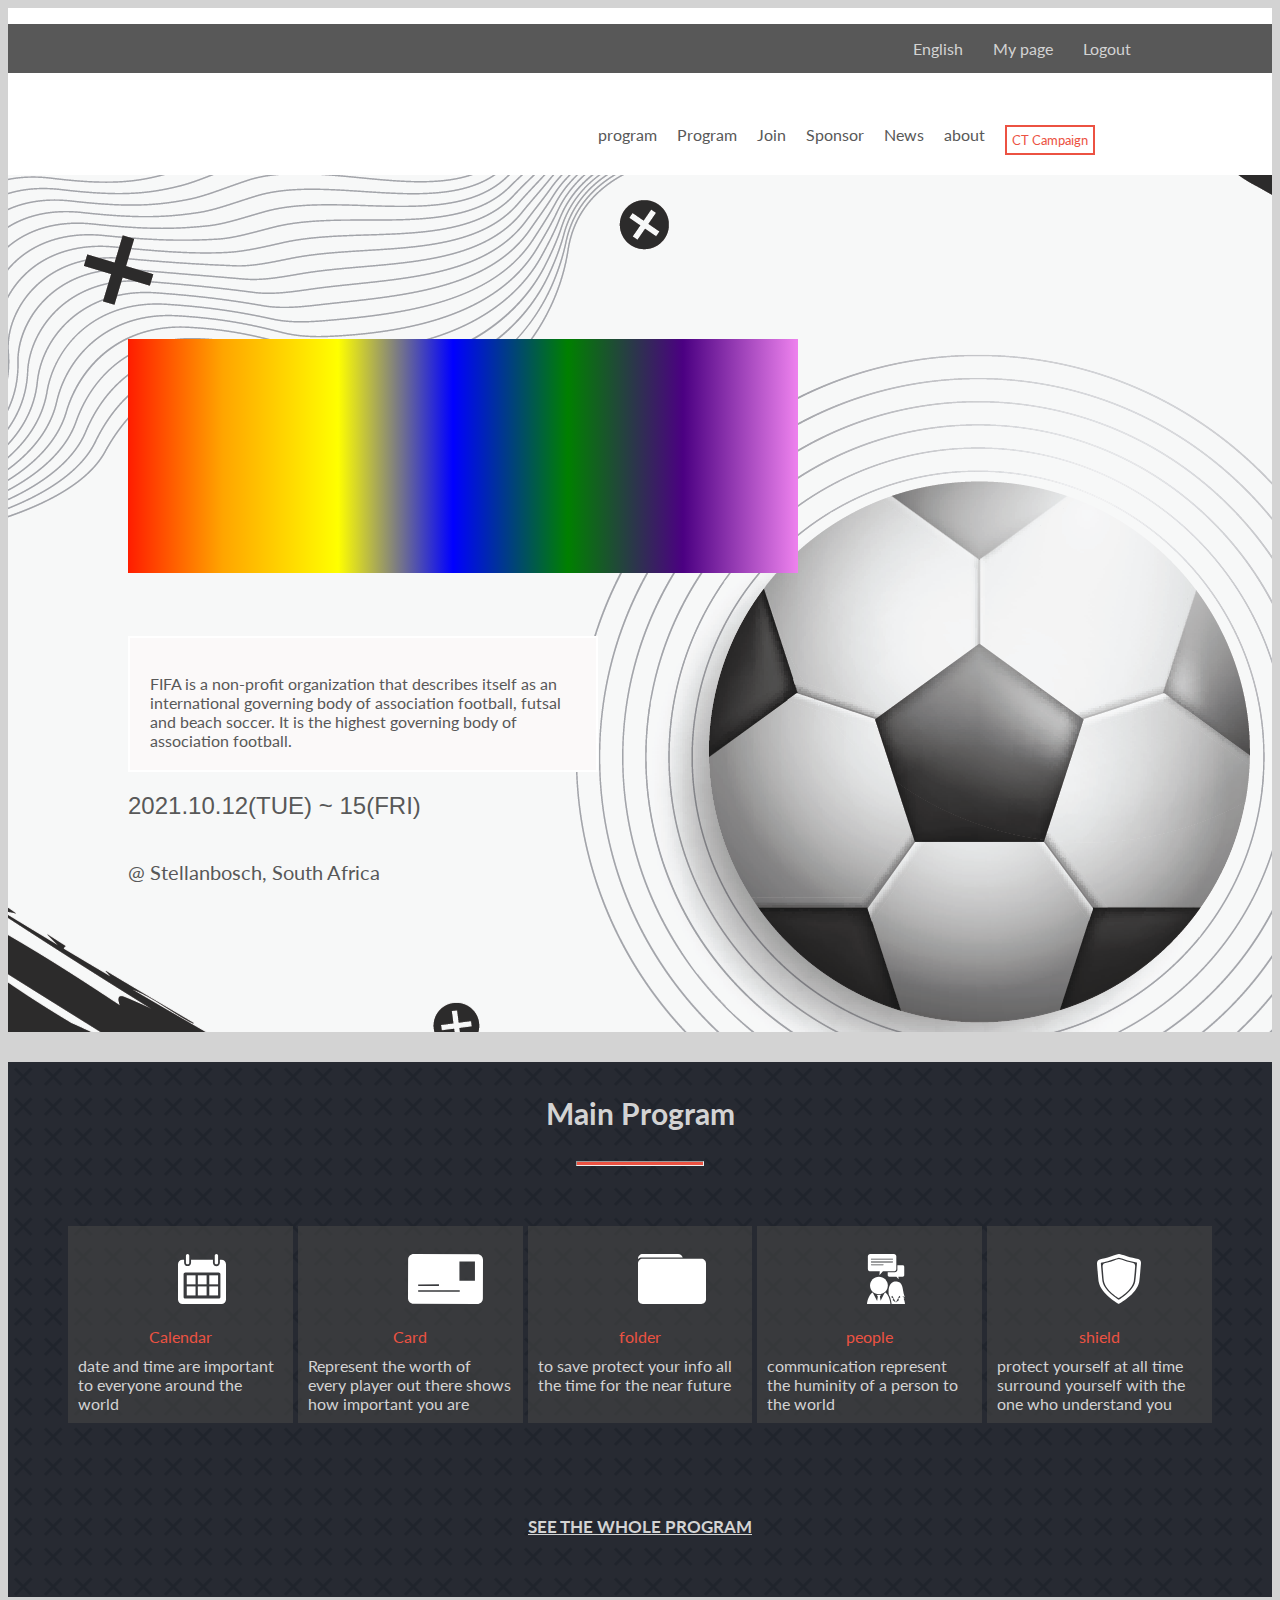
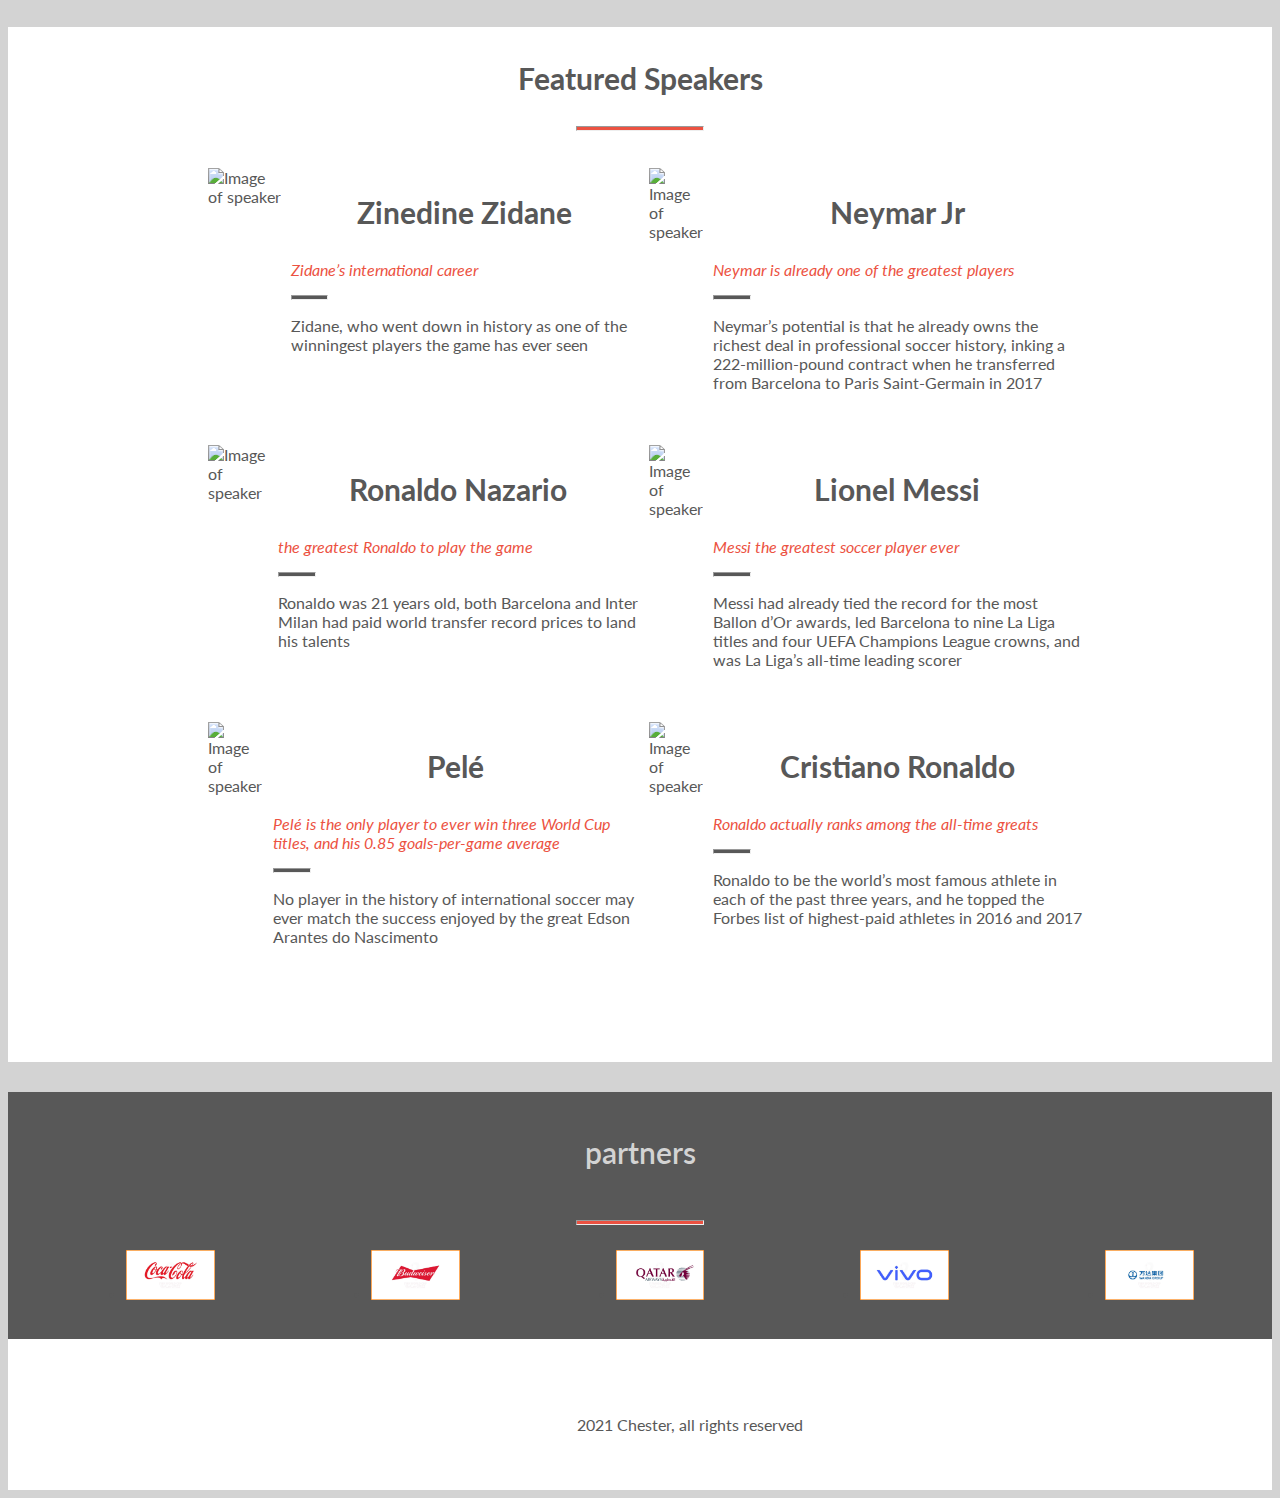
==== index.html @ cb18b704 "editing linters error file" ====
<!DOCTYPE html>
<html lang="en">
  <head>
    <meta charset="UTF-8" />
    <meta http-equiv="X-UA-Compatible" content="IE=edge" />
    <meta name="viewport" content="width=device-width, initial-scale=1.0" />
    <link
      href="https://cdn.jsdelivr.net/npm/bootstrap@5.1.3/dist/css/bootstrap.min.css"
      rel="stylesheet"
      integrity="sha384-1BmE4kWBq78iYhFldvKuhfTAU6auU8tT94WrHftjDbrCEXSU1oBoqyl2QvZ6jIW3"
      crossorigin="anonymous"
    />
    <link
      rel="stylesheet"
      href="https://use.fontawesome.com/releases/v5.15.4/css/all.css"
      integrity="sha384-DyZ88mC6Up2uqS4h/KRgHuoeGwBcD4Ng9SiP4dIRy0EXTlnuz47vAwmeGwVChigm"
      crossorigin="anonymous"
    />
    <link rel="stylesheet" href="style.css" />
    <link rel="stylesheet" href="style2.css" />
    <title>Chester</title>
  </head>
  <body>
    <header>
      <!-- mobile  -->
      <div class="header-sect">
        <span class="clas"></span>
        <div id=mob-nav>
          <ul class="menu-1">
            
             
              <li><a href="#">Program</a></li>
              <li> <a href="#">Join</a></li>
            <li><a href="#">Sponsor</a></li>
            <li><a href="#">News</a></li><li>
           <a href="about.html">About</a></li>
          </ul>
        </div>
        <span class="clas"></span>
      </div>
      <!-- Desktop  -->
      <nav>
        <div class="media">
          <ul>
            <li>
              <a href="https://web.facebook.com/rotshidzwa.mavhungu.5/"><i class="fab fa-facebook-f"></i></a>
            </li>
            <li>
              <a href="https://twitter.com/footballlz"><i class="fab fa-twitter"></i></a>
            </li>
            <li><a>English</a></li>
            <li><a>My page</a></li>
            <li><a>Logout</a></li>
          </ul>
        </div>
        <div class="navba">
          <a href="index.html"><img src="images/Capture.png" class="navImage" alt="" /></a>
          <ul>
            <li><a href="#">program</a></li>
            <li><a href="#">Program</a></li>
            <li><a href="#">Join</a></li>
            <li><a href="#">Sponsor</a></li>
            <li><a href="#">News</a></li>
            <li><a href="./about.html">about</a></li>
            <li><button type="button">CT Campaign</button></li>
          </ul>
        </div>
      </nav>
    </header>

    <main> 
      <section class="ban">
        <h1>The 2022 
            <br>sports
             <br>celebration</h1>
        <div class="ban-summary">
          <p>
            FIFA is a non-profit organization that describes itself as an international governing body of association football, futsal and beach soccer. It is the highest governing body of association football.
          </p>
        </div>
        <h2>2021.10.12(tue) ~ 15(fri)</h2>
        <p class="place">@ stellanbosch, South africa</p>
      </section>

      <section class="prog">
        <h3>Main Program</h3>
        <hr class="line" />

        <div class="prog-line">
          <div id="prog-0" class="cards">
            <img src="images/calendar.svg" alt="" />
            <p class="title">Calendar</p>
            <p>date and time are important  to everyone around the world</p>
          </div>
          <div id="prog-1" class="cards">
            <img src="images/card.svg" alt="" />
            <p class="title">Card</p>
            <p>Represent the worth  of every player out there shows how important you are</p>
          </div>
          <div id="prog-2" class="cards">
            <img src="images/folder.svg" alt="" />
            <p class="title">folder</p>
            <p>to save protect your info all the time for the near future</p>
          </div>
          <div id="prog-3" class="cards">
            <img src="images/people.svg" alt="" />
            <p class="title">people</p>
            <p>communication represent the huminity of a person to the world</p>
          </div>
          <div id="prog-4" class="cards">
            <img src="images/shield.svg" alt="" />
            <p class="title">shield</p>
            <p>protect yourself at all time surround yourself with the one who understand you </p>
          </div>
        </div>
        <h3 class="linked"><a href="">SEE THE WHOLE PROGRAM</a></h3>
        <button type="button">join sports summit program 2021</button>
      </section>

      <section class="speakers">
        <h3>featured speakers</h3>
        <hr class="line" />
        <div class="speakers-lineout"></div>
        <button id="button" type="button">More</button>
      </section>

      <section class="sponser">
        <h3>partners</h3>
        <hr class="line" />

        <ul class="sponser-list">
          <li class="image"><img src="images/Coca-Cola-Logo-StartupTalky--1-.jpg" alt="" /></li>
          <li><img src="images/Budweiser-Logo-StartupTalky.jpg" alt="" /></li>
          <li><img src="images/Qatar-Airways-Logo-StartupTalky.jpg" alt="" /></li>
          <li class="image">
            <img src="images/Vivo-Logo-StartupTalky--1-.jpg" class="stretch" alt="" />
          </li>
          <li class="image">
            <img src="images/Wanda-Group-Logo-StartupTalky.jpg" class="stretch" alt="" />
          </li>
        </ul>
      </section>
    </main>
    <footer>
      <div class="footer color-w">
        <img src="images/Capture.png" alt="" />
        <p>2021  Chester, all rights reserved</p>
      </div>
    </footer>

    <script
      src="https://cdn.jsdelivr.net/npm/bootstrap@5.1.3/dist/js/bootstrap.bundle.min.js"
      integrity="sha384-ka7Sk0Gln4gmtz2MlQnikT1wXgYsOg+OMhuP+IlRH9sENBO0LRn5q+8nbTov4+1p"
      crossorigin="anonymous"
    ></script>
    <script src="script.js"></script>
  </body>
</html>
---- style.css ----
@import url("http://fonts.cdnfonts.com/css/cocogoose");
@import url("https://fonts.googleapis.com/css2?family=Lato:wght@300;400;700;900&display=swap");

body {
  background: #d3d3d3;
  color: #585858;
  font-family: "Lato", sans-serif;
}

.menu-1 li a {
  color: #fff;
  font-family: "Lato", Arial, Helvetica, sans-serif;
  font-size: 16px;
  width: 100%;
  display: block;
  float: left;
  line-height: 40px;
}

.navba ul li a {
  text-decoration: none;
  color: #585858;
}

.navba ul li a:hover {
  color: #ec5242;
}

hr {
  width: 10%;
  height: 3px !important;
  margin: auto;
  background-color: #ec5242;
}

.ban {
  background-image: url("images/football-bg.png");
  background-repeat: no-repeat;
  padding: 20px 0;
}

.ban h1 {
  font-family: "Lato", sans-serif;
  font-weight: 900;
  padding-top: 20px;
  padding-left: 20px;
  padding-bottom: 20px;
  font-size: 35px;
  width: 100%;
  text-transform: uppercase;
  background-image: linear-gradient(to left, violet, indigo, green, blue, yellow, orange, red);
  -webkit-background-clip: text;
  -moz-background-clip: padding;
  background-clip: content-box;
  color: transparent;
}

.ban .ban-summary {
  font-family: "Lato", sans-serif;
  font-weight: 400;
  border: 2px solid #fff;
  padding: 20px;
  margin: 0 15px 0 20px;
  background-color: #fbf9f9;
}

.ban .white-bg {
  background-color: #fff;
  border: 1px solid #585858;
}

.about p {
  margin: 20px;
  font-family: "Lato", sans-serif;
  text-align: center;
}

.ban .ban-summary p {
  margin-bottom: 0;
}

.ban span {
  text-transform: lowercase;
  margin-left: 50px;
  text-decoration: underline;
}

.ban h2 {
  font-family: "COCOGOOSE", sans-serif;
  font-weight: 400;
  text-transform: uppercase;
  margin-top: 20px;
  padding-left: 20px;
  font-size: 24px;
}

.ban .place {
  text-transform: capitalize;
  font-family: "Lato", sans-serif;
  margin-left: 20px;
  font-size: 20px;
  padding-top: 20px;
}

.prog {
  background-image: url("images/x-pattern.svg");
  padding-bottom: 20px;
}

.prog .linked {
  display: none;
}

.prog h3 {
  text-align: center;
  color: #d3d3d3;
  padding-top: 20px;
}

.prog button {
  border: 0;
  background-color: #ec5242;
  color: #d3d3d3;
  height: 88px;
  font-size: 22px;
  padding: 13px;
  margin: 29px 44px 29px 44px;
  text-transform: capitalize;
  font-family: "Lato", sans-serif;
}

.speakers {
  background-color: #fff;
}

.speakers h3 {
  text-align: center;
  color: #585858;
  font-size: 30px;
  padding-top: 33px;
  text-transform: capitalize;
  font-family: "Lato", sans-serif;
}

#speaker-1 .speaker-summary,
#speaker-2 .speaker-summary,
#speaker-3 .speaker-summary,
#speaker-4 .speaker-summary,
#speaker-5 .speaker-summary,
#speaker-6 .speaker-summary {
  font-style: italic;
  color: #ec5242;
}

.speakers-lineout hr {
  margin-left: 0;
  background-color: #585858;
}

.speakers button {
  width: 90%;
  border: 1px solid #585858;
  background-color: #fff;
  padding: 20px 5px 20px 5px;
  margin: 50px 16px;
  border-radius: 5px;
  font-size: 25px;
  color: #585858;
  font-family: "Lato", sans-serif;
}

.about {
  background-color: #fff;
  font-family: "Lato", sans-serif;
  font-weight: 900;
  padding-bottom: 5px;
}

.about h3 {
  font-size: 26px;
  margin: 39px 40px 36px 47px;
  padding-top: 30px;
  font-family: "Lato", sans-serif;
  font-weight: 600;
  text-align: center;
}

.past-events {
  border-top: 1px solid #585858;
  background-color: #fff;
  padding-bottom: 20px;
}

.past-events h3 {
  font-size: 21px;
  margin: 42px 19px 36px 19px;
  font-family: "Lato", sans-serif;
  font-weight: 600;
  text-align: center;
}

.past-events .event-summary {
  font-family: "Lato", sans-serif;
  font-weight: 400;
  border: 1px solid #fff;
  padding: 25px;
  font-size: 17px;
  margin: 0 15px 0 20px;
  text-align: center;
}

.event-list {
  display: grid;
  grid-template-rows: auto auto;
  grid-template-columns: 1fr;
  gap: 20px;
  margin: 30px;
  height: 100%;
}

#event-0 {
  background-image: url("images/set.jpg");
  grid-row-start: 1;
  grid-column-start: 1;
  grid-row-end: 2;
  grid-column-end: 2;
  height: 250px;
  background-repeat: no-repeat;
  background-size: cover;
  filter: drop-shadow(2px 4px 6px black);
}

#event-1 {
  background-image: url("images/center.jpg");
  grid-row-start: 2;
  grid-column-start: 1;
  grid-row-end: 3;
  grid-column-end: 2;
  height: 250px;
  background-repeat: no-repeat;
  background-size: cover;
  filter: drop-shadow(2px 4px 6px black);
}

.event-list .bg-color {
  background-color: #ec5242b8;
  height: 100%;
  padding-top: 105px;
  font-size: 30px;
  text-align: center;
  color: #fff;
}

.sponser {
  background-color: #585858;
  height: 100%;
  padding-bottom: 20px;
}

.sponser h3 {
  color: #d3d3d3;
  font-size: 30px;
  padding-top: 42px;
  text-align: center;
  font-family: "Lato", sans-serif;
  font-weight: 600;
  padding-bottom: 20px;
}

.about-logo {
  border: 1px solid #d3d3d3;
  margin: 20px;
}

@media screen and (max-width: 768px) {
  nav {
    display: none;
  }

  .prog-line {
    display: -ms-grid;
    display: grid;
    -ms-grid-rows: auto auto auto auto auto;
    grid-template-rows: auto auto auto auto auto;
    -ms-grid-columns: 1fr;
    grid-template-columns: 1fr;
    gap: 10px;
    height: 100%;
    padding: 20px;
  }

  #prog-0 {
    background-color: rgba(68, 68, 68, 0.64);
    grid-row: 1;
    grid-row-start: 1;
    grid-column: 1;
    grid-column-start: 1;
    grid-row-end: 2;
    grid-column-end: 2;
    display: flex;
  }

  .off.off {
    display: block;
  }

  .footer img {
    height: 100px;
  }

  .sponser-list img {
    height: 42px;
  }

  .about-logo img {
    height: 120px;
    margin-left: 100px;
  }

  #prog-0 img {
    height: 60px;
    margin-top: 12%;
    margin-left: 5px;
  }

  .footer p {
    font-size: 13px;
    padding-top: 37px;
    margin: 14px;
    font-family: "Lato", sans-serif;
    color: #585858;
  }

  #prog-0 p {
    margin: 20px 5px;
    font-size: 17px;
    color: #d3d3d3;
  }

  #prog-0 .title {
    color: #ec5242;
    margin-top: 16%;
    margin-bottom: 12%;
  }

  #prog-1 {
    background-color: rgba(68, 68, 68, 0.64);
    grid-row: 2;
    grid-row-start: 2;
    grid-column: 1;
    grid-column-start: 1;
    grid-row-end: 3;
    grid-column-end: 2;
    display: flex;
  }

  #prog-1 img {
    height: 60px;
    margin-top: 12%;
    margin-left: 5px;
  }

  #prog-1 p {
    margin: 20px 5px;
    font-size: 17px;
    color: #d3d3d3;
  }

  #prog-1 .title {
    color: #ec5242;
    margin-top: 16%;
    margin-bottom: 12%;
  }

  #prog-2 {
    background-color: rgba(68, 68, 68, 0.64);
    grid-row: 3;
    grid-row-start: 3;
    grid-column: 1;
    grid-column-start: 1;
    grid-row-end: 4;
    grid-column-end: 2;
    display: flex;
  }

  #prog-2 img {
    height: 60px;
    margin-top: 12%;
    margin-left: 5px;
  }

  #prog-2 p {
    margin: 20px 5px;
    font-size: 17px;
    color: #d3d3d3;
  }

  #prog-2 .title {
    color: #ec5242;
    margin-top: 16%;
    margin-bottom: 12%;
  }

  #prog-3 {
    background-color: rgba(68, 68, 68, 0.64);
    grid-row: 4;
    grid-row-start: 4;
    grid-column: 1;
    grid-column-start: 1;
    grid-row-end: 5;
    grid-column-end: 2;
    display: flex;
  }

  #prog-3 img {
    height: 60px;
    margin-top: 12%;
    margin-left: 5px;
  }

  #prog-3 p {
    margin: 20px 5px;
    font-size: 17px;
    color: #d3d3d3;
  }

  #prog-3 .title {
    color: #ec5242;
    margin-top: 16%;
    margin-bottom: 12%;
  }

  #prog-4 {
    background-color: rgba(68, 68, 68, 0.64);
    grid-row: 5;
    grid-row-start: 5;
    grid-column: 1;
    grid-column-start: 1;
    grid-row-end: 6;
    grid-column-end: 2;
    display: flex;
  }

  #prog-4 img {
    height: 60px;
    margin-top: 12%;
    margin-left: 5px;
  }

  #prog-4 p {
    margin: 20px 5px;
    font-size: 17px;
    color: #d3d3d3;
  }

  #prog-4 .title {
    margin-top: 16%;
    margin-bottom: 12%;
    color: #ec5242;
  }

  .speakers-lineout {
    display: -ms-grid;
    display: grid;
    -ms-grid-rows: 1fr 1fr;
    grid-template-rows: 1fr 1fr;
    -ms-grid-columns: 1fr;
    grid-template-columns: 1fr;
    height: 100%;
    gap: 30px;
  }

  #speaker-1 {
    grid-row: 1;
    grid-row-start: 1;
    grid-column: 1;
    grid-column-start: 1;
    grid-row-end: 2;
    grid-column-end: 2;
    display: flex;
  }

  #speaker-1 img {
    height: 150px;
    margin: 17px;
  }

  #speaker-1 h3 {
    color: #272a31;
    text-align: left;
    font-family: "COCOGOOSE", sans-serif;
    font-size: 25px;
  }

  #speaker-1 p {
    color: #272a31;
    font-family: "Lato", sans-serif;
  }

  #speaker-2 {
    grid-row: 2;
    grid-row-start: 2;
    grid-column: 1;
    grid-column-start: 1;
    grid-row-end: 3;
    grid-column-end: 2;
    display: flex;
  }

  #speaker-2 img {
    height: 150px;
    margin: 17px;
  }

  #speaker-2 h3 {
    color: #272a31;
    text-align: left;
    font-family: "COCOGOOSE", sans-serif;
    font-size: 25px;
  }

  #speaker-2 .speaker-summary {
    font-style: italic;
    color: #ec5242;
  }

  #speaker-2 p {
    color: #272a31;
    font-family: "Lato", sans-serif;
  }

  #speaker-3 {
    grid-row: 3;
    grid-row-start: 3;
    grid-column: 1;
    grid-column-start: 1;
    grid-row-end: 4;
    grid-column-end: 2;
    display: flex;
  }

  #speaker-3 img {
    height: 150px;
    margin: 17px;
  }

  #speaker-3 h3 {
    color: #272a31;
    text-align: left;
    font-family: "COCOGOOSE", sans-serif;
    font-size: 25px;
  }

  #speaker-3 p {
    color: #272a31;
    font-family: "Lato", sans-serif;
  }

  #speaker-4 {
    grid-row: 4;
    grid-row-start: 4;
    grid-column: 1;
    grid-column-start: 1;
    grid-row-end: 5;
    grid-column-end: 2;
    display: flex;
  }

  #speaker-4 img {
    height: 150px;
    margin: 17px;
  }

  #speaker-4 h3 {
    color: #272a31;
    text-align: left;
    font-family: "COCOGOOSE", sans-serif;
    font-size: 25px;
  }

  #speaker-4 p {
    color: #272a31;
    font-family: "Lato", sans-serif;
  }

  #speaker-5 {
    grid-row: 5;
    grid-row-start: 5;
    grid-column: 1;
    grid-column-start: 1;
    grid-row-end: 6;
    grid-column-end: 2;
    display: flex;
  }

  #speaker-5 img {
    height: 150px;
    margin: 17px;
  }

  #speaker-5 h3 {
    color: #272a31;
    text-align: left;
    font-family: "COCOGOOSE", sans-serif;
    font-size: 25px;
  }

  #speaker-5 p {
    color: #272a31;
    font-family: "Lato", sans-serif;
  }

  #speaker-6 {
    grid-row: 6;
    grid-row-start: 6;
    grid-column: 1;
    grid-column-start: 1;
    grid-row-end: 7;
    grid-column-end: 2;
    display: flex;
  }

  #speaker-6 img {
    height: 150px;
    margin: 17px;
  }

  #speaker-6 h3 {
    color: #272a31;
    text-align: left;
    font-family: "COCOGOOSE", sans-serif;
    font-size: 25px;
  }

  #speaker-6 p {
    color: #272a31;
    font-family: "Lato", sans-serif;
  }

  .sponser-list {
    display: flex;
    flex-wrap: wrap;
    padding-left: 0;
    justify-content: space-around;
  }

  .sponser-list .stretch {
    /* height: 50px; */
  }

  .footer {
    display: flex;
    background-color: #fff;
    padding: 21px 29px;
    justify-content: space-around;
  }
}

.header-sect {
  position: relative;
  top: 15px;
  left: 25px;
  width: 50px;
  height: 50px;
  display: block;
  cursor: pointer;
  -webkit-transition: opacity 0.2s linear;
  transition: opacity 0.2s linear;
}

.header-sect:hover {
  opacity: 0.8;
}

.header-sect span {
  display: block;
  float: left;
  clear: both;
  height: 10px;
  width: 50px;
  border-radius: 40px;
  background-color: #272a31;
  position: absolute;
  right: 3px;
  top: 3px;
  overflow: hidden;
  -webkit-transition: all 0.4s ease;
  transition: all 0.4s ease;
}

.header-sect span:nth-child(1) {
  margin-top: 10px;
  z-index: 9;
}

.header-sect #mob-nav {
  display: block;
  float: left;
  clear: both;
  height: 10px;
  width: 50px;
  background-color: #272a31;
  right: 3px;
  top: 3px;
  position: absolute;
  overflow: hidden;
  -webkit-transition: all 0.4s ease;
  transition: all 0.4s ease;
  margin-top: 25px;
  border-radius: 10px;
}

.header-sect span:nth-child(3) {
  margin-top: 40px;
}

.menu-1 {
  -webkit-transition: all 0.8s cubic-bezier(0.68, -0.55, 0.265, 1.55);
  transition: all 0.8s cubic-bezier(0.68, -0.55, 0.265, 1.55);
  height: 0;
  width: 0;
  left: 0;
  top: 0;
  position: relative;
  background-color: #67a00c;
  border-radius: 80%;
  z-index: 18;
  overflow: hidden;
}

.menu-1 li {
  display: block;
  float: right;
  clear: both;
  height: auto;
  margin-right: -160px;
  -webkit-transition: all 0.5s cubic-bezier(0.68, -0.55, 0.265, 1.55);
  transition: all 0.5s cubic-bezier(0.68, -0.55, 0.265, 1.55);
}

.oppenned li {
  margin-right: 168px;
}

.menu-1 li:first-child {
  margin-top: 180px;
}

.menu-1 li:nth-child(1) {
  -webkit-transition-delay: 0.05s;
  transition-delay: 0.05s;
}

.menu-1 li:nth-child(2) {
  -webkit-transition-delay: 0.1s;
  transition-delay: 0.1s;
}

.menu-1 li:nth-child(3) {
  -webkit-transition-delay: 0.15s;
  transition-delay: 0.15s;
}

.menu-1 li:nth-child(4) {
  -webkit-transition-delay: 0.2s;
  transition-delay: 0.2s;
}

.menu-1 li:nth-child(5) {
  -webkit-transition-delay: 0.25s;
  transition-delay: 0.25s;
}

.oppenned .menu-1 {
  opacity: 1;
  height: 400px;
  width: 400px;
  position: fixed;
}

.oppenned span:nth-child(1),
.oppenned span:nth-child(3) {
  z-index: 100;
  -webkit-transform: rotate(45deg);
  transform: rotate(45deg);
}

.oppenned span:nth-child(1) {
  -webkit-transform: rotate(45deg) translateY(12px) translateX(12px);
  transform: rotate(45deg) translateY(12px) translateX(12px);
}

.oppenned #mob-nav {
  position: fixed;
  height: 400px;
  width: 400px;
  left: -160px;
  top: -160px;
  border-radius: 50%;
  background-color: #585858;
  overflow: visible;
}

.oppenned span:nth-child(3) {
  -webkit-transform: rotate(-45deg) translateY(-10px) translateX(10px);
  transform: rotate(-45deg) translateY(-10px) translateX(10px);
}

.off {
  display: none;
}

@media screen and (min-width: 768px) {
  .header-sect {
    display: none;
  }

  nav {
    display: flex;
    -webkit-box-orient: vertical;
    -webkit-box-direction: normal;
    -ms-flex-direction: column;
    flex-direction: column;
    background-color: #fff;
  }

  nav .media ul {
    background-color: #585858;
    color: #d3d3d3;
    list-style: none;
    display: flex;
    -webkit-box-pack: end;
    -ms-flex-pack: end;
    justify-content: flex-end;
    padding-right: 10%;
  }

  nav .media ul li {
    padding: 15px;
  }

  .navba {
    display: flex;
    justify-content: space-around;
  }

  .navba .navImage {
    height: 70px;
  }

  nav .navba ul {
    display: flex;
    -webkit-box-pack: center;
    -ms-flex-pack: center;
    justify-content: center;
    list-style: none;
    color: #585858;
    margin-bottom: 0;
  }

  .about-logo {
    border: 1px solid #d3d3d3;
    margin: 20px 25%;
    padding: 42px;
  }

  .about-logo img {
    height: 140px;
    padding-left: 40%;
  }

  .footer img {
    height: 70px;
    padding: 0 100px 0 0;
  }

  nav .navba ul li {
    padding: 20px 0 20px 20px;
  }

  nav .navba ul li:hover {
    color: #ec5242;
  }

  nav .navba ul li button {
    border: 2px solid #ec5242;
    color: #ec5242;
    background-color: #fff;
    text-align: center;
    padding: 5px;
    font-family: "Lato", sans-serif;
  }

  .margin-left.margin-left.margin-left {
    font-size: 53px;
    max-width: 86%;
    margin-left: 109px;
  }

  .ban.ban {
    padding: 100px 100px 128px 100px;
  }

  .ban.ban h1 {
    font-size: 65px;
    max-width: 63%;
  }

  .ban.ban .ban-summary.ban-summary {
    max-width: 40%;
  }

  .ban.ban .side {
    margin-left: 80px;
  }

  .prog.prog h3 {
    display: block;
    text-align: center;
    color: #d3d3d3;
    font-size: 30px;
    padding-top: 33px;
    text-transform: capitalize;
  }

  .prog.prog .linked {
    font-size: 17px;
    padding-bottom: 40px;
    margin-bottom: 0;
  }

  .prog.prog .linked a {
    color: #d3d3d3;
  }

  .prog.prog button {
    display: none;
  }

  .prog.prog .prog-line {
    display: -ms-grid;
    display: grid;
    -ms-grid-rows: 1fr;
    grid-template-rows: 1fr;
    -ms-grid-columns: 1fr 1fr 1fr 1fr 1fr;
    grid-template-columns: 1fr 1fr 1fr 1fr 1fr;
    gap: 5px;
    height: 100%;
    margin: 60px;
  }

  .sponser.sponser .sponser-list img {
    height: 50px;
  }

  .prog.prog .prog-line .cards img {
    height: 50px;
    margin: 28px 20px 10px 60px;
  }

  .prog.prog #prog-0 {
    background-color: rgba(68, 68, 68, 0.64);
    grid-row: 1;
    grid-row-start: 1;
    grid-column: 1;
    grid-column-start: 1;
    grid-row-end: 2;
    grid-column-end: 2;
  }

  .footer p {
    padding-top: 20px;
  }

  .prog.prog #prog-0 p {
    color: #d3d3d3;
    margin: 10px;
  }

  .prog.prog #prog-0 .title {
    text-align: center;
    color: #ec5242;
  }

  .prog.prog #prog-1 {
    background-color: rgba(68, 68, 68, 0.64);
    grid-row: 1;
    grid-row-start: 1;
    grid-column: 2;
    grid-column-start: 2;
    grid-row-end: 2;
    grid-column-end: 3;
  }

  .prog.prog #prog-1 p {
    color: #d3d3d3;
    margin: 10px;
  }

  .prog.prog #prog-1 .title {
    text-align: center;
    color: #ec5242;
  }

  .prog.prog #prog-2 {
    background-color: rgba(68, 68, 68, 0.64);
    grid-row: 1;
    grid-row-start: 1;
    grid-column: 3;
    grid-column-start: 3;
    grid-row-end: 2;
    grid-column-end: 4;
  }

  .prog.prog #prog-2 p {
    color: #d3d3d3;
    margin: 10px;
  }

  .prog.prog #prog-2 .title {
    text-align: center;
    color: #ec5242;
  }

  .prog.prog #prog-3 {
    background-color: rgba(68, 68, 68, 0.64);
    grid-row: 1;
    grid-row-start: 1;
    grid-column: 4;
    grid-column-start: 4;
    grid-row-end: 2;
    grid-column-end: 5;
  }

  .prog.prog #prog-3 p {
    color: #d3d3d3;
    margin: 10px;
  }

  .prog.prog #prog-3 .title {
    text-align: center;
    color: #ec5242;
  }

  .prog.prog #prog-4 {
    background-color: rgba(68, 68, 68, 0.64);
    grid-row: 1;
    grid-row-start: 1;
    grid-column: 5;
    grid-column-start: 5;
    grid-row-end: 2;
    grid-column-end: 6;
  }

  .prog.prog #prog-4 p {
    color: #d3d3d3;
    margin: 10px;
  }

  .prog.prog #prog-4 .title {
    text-align: center;
    color: #ec5242;
  }

  .speakers.speakers {
    padding-bottom: 100px;
  }

  .speakers.speakers button {
    display: none;
  }

  .speakers-lineout {
    display: -ms-grid;
    display: grid;
    -ms-grid-rows: auto auto auto;
    grid-template-rows: auto auto auto;
    -ms-grid-columns: auto auto;
    grid-template-columns: auto auto;
    gap: 0;
    height: 100%;
    margin: 0 15%;
  }

  .speakers-lineout #speaker-1,
  .speakers-lineout #speaker-2,
  .speakers-lineout #speaker-3,
  .speakers-lineout #speaker-4,
  .speakers-lineout #speaker-5,
  .speakers-lineout #speaker-6 {
    display: flex;
  }

  .speakers-lineout #speaker-1 img,
  .speakers-lineout #speaker-2 img,
  .speakers-lineout #speaker-3 img,
  .speakers-lineout #speaker-4 img,
  .speakers-lineout #speaker-5 img,
  .speakers-lineout #speaker-6 img {
    height: 180px;
    margin: 37px 10px 10px 10px;
  }

  .speakers-lineout #speaker-1 hr,
  .speakers-lineout #speaker-2 hr,
  .speakers-lineout #speaker-3 hr,
  .speakers-lineout #speaker-4 hr,
  .speakers-lineout #speaker-5 hr,
  .speakers-lineout #speaker-6 hr {
    margin-left: 0;
  }

  .sponser.sponser .sponser-list {
    display: flex;
    -ms-flex-pack: distribute;
    justify-content: space-around;
    margin-top: 25px;
  }

  #event-0,
  #event-1 {
    max-width: 70%;
    height: 366px;
    margin-left: 15%;
  }

  .footer {
    display: flex;
    -webkit-box-pack: center;
    -ms-flex-pack: center;
    justify-content: center;
    padding: 40px;
    background-color: #585858;
    color: #d3d3d3;
  }

  .color-w {
    background-color: #fff;
    color: #585858;
  }

  .move.move {
    margin-left: 80px;
    max-width: 800px !important;
  }
}
---- style2.css ----
@import url("http://fonts.cdnfonts.com/css/cocogoose");
@import url("https://fonts.googleapis.com/css2?family=Lato:wght@300;400;700;900&display=swap");

.header-sect {
  position: relative;
  top: -9px;
  left: 25px;
  width: 50px;
  height: 50px;
  display: block;
  cursor: pointer;
  -webkit-transition: opacity 0.2s linear;
  transition: opacity 0.2s linear;
}

.header-sect:hover {
  opacity: 0.8;
}

.header-sect span {
  display: block;
  float: left;
  clear: both;
  height: 10px;
  width: 50px;
  border-radius: 40px;
  background-color: #272a31;
  position: absolute;
  right: 3px;
  top: 3px;
  overflow: hidden;
  -webkit-transition: all 0.4s ease;
  transition: all 0.4s ease;
}

.header-sect span:nth-child(1) {
  margin-top: 10px;
  z-index: 9;
}

.header-sect #mobile-nav {
  display: block;
  float: left;
  clear: both;
  height: 10px;
  width: 50px;
  background-color: #272a31;
  right: 3px;
  top: 3px;
  position: absolute;
  overflow: hidden;
  -webkit-transition: all 0.4s ease;
  transition: all 0.4s ease;
  margin-top: 25px;
  border-radius: 10px;
}

.header-sect span:nth-child(3) {
  margin-top: 40px;
}

.menu-1 {
  -webkit-transition: all 0.8s cubic-bezier(0.68, -0.55, 0.265, 1.55);
  transition: all 0.8s cubic-bezier(0.68, -0.55, 0.265, 1.55);
  height: 20%;
  width: 0;
  left: 0;
  top: 0;
  position: relative;
  background-color: #737980;
  border-top-left-radius: 5%;
  border-top-right-radius: 5%;
  border-bottom-right-radius: 100%;
  z-index: 18;
  overflow: hidden;
}

.menu-1 li {
  display: block;
  float: right;
  clear: both;
  height: auto;
  margin-right: -160px;
  -webkit-transition: all 0.5s cubic-bezier(0.68, -0.55, 0.365, 1.55);
  transition: all 0.5s cubic-bezier(0.68, -0.55, 0.265, 1.65);
}

.oppenned li {
  margin-right: 168px;
}

.menu-1 li:first-child {
  margin-top: 180px;
}

.menu-1 li:nth-child(1) {
  -webkit-transition-delay: 0.05s;
  transition-delay: 0.05s;
}

.menu-1 li:nth-child(2) {
  -webkit-transition-delay: 0.1s;
  transition-delay: 0.1s;
}

.menu-1 li:nth-child(3) {
  -webkit-transition-delay: 0.15s;
  transition-delay: 0.15s;
}

.menu-1 li:nth-child(4) {
  -webkit-transition-delay: 0.2s;
  transition-delay: 0.2s;
}

.menu-1 li:nth-child(5) {
  -webkit-transition-delay: 0.25s;
  transition-delay: 0.25s;
}

.menu-1 li a {
  color: #fff;
  font-family: "Lato", Arial, Helvetica, sans-serif;
  font-size: 16px;
  width: 100%;
  display: block;
  float: left;
  line-height: 40px;
}

.oppenned .menu-1 {
  opacity: 1;
  height: 400px;
  width: 400px;
  position: fixed;
}

.oppenned span:nth-child(1),
.oppenned span:nth-child(3) {
  z-index: 100;
  -webkit-transform: rotate(45deg);
  transform: rotate(45deg);
}

.oppenned span:nth-child(1) {
  -webkit-transform: rotate(45deg) translateY(12px) translateX(12px);
  transform: rotate(45deg) translateY(12px) translateX(12px);
}

.oppenned #mobile-nav {
  position: fixed;
  height: 40px;
  width: 40px;
  left: -60px;
  top: -60px;
  border-radius: 100%;
  background-color: #7ac4ce;
  overflow: visible;
}

.oppenned span:nth-child(3) {
  -webkit-transform: rotate(-45deg) translateY(-10px) translateX(10px);
  transform: rotate(-45deg) translateY(-10px) translateX(10px);
}

.off {
  display: none;
}

@media screen and (min-width: 768px) {
  .header-sect {
    display: none;
  }

  nav {
    display: flex;
    -webkit-box-orient: vertical;
    -webkit-box-direction: normal;
    -ms-flex-direction: column;
    flex-direction: column;
    background-color: #fff;
  }

  nav .media ul {
    background-color: #585858;
    color: #d3d3d3;
    list-style: none;
    display: flex;
    -webkit-box-pack: end;
    -ms-flex-pack: end;
    justify-content: flex-end;
    padding-right: 10%;
  }

  nav .media ul li {
    padding: 15px;
  }

  .navba {
    display: flex;
    justify-content: space-around;
  }

  .navba .navImage {
    height: 70px;
  }

  nav .navba ul {
    display: flex;
    -webkit-box-pack: center;
    -ms-flex-pack: center;
    justify-content: center;
    list-style: none;
    color: #585858;
    margin-bottom: 0;
  }

  .about-logo {
    border: 1px solid #d3d3d3;
    margin: 20px 25%;
    padding: 42px;
  }

  .about-logo img {
    height: 140px;
    padding-left: 40%;
  }

  .footer img {
    height: 70px;
    padding: 0 100px 0 0;
  }

  nav .navba ul li {
    padding: 20px 0 20px 20px;
  }

  nav .navba ul li:hover {
    color: #ec5242;
  }

  nav .navba ul li button {
    border: 2px solid #ec5242;
    color: #ec5242;
    background-color: #fff;
    text-align: center;
    padding: 5px;
    font-family: "Lato", sans-serif;
  }

  .margin-left.margin-left.margin-left {
    font-size: 53px;
    max-width: 86%;
    margin-left: 109px;
  }

  .ban.ban {
    padding: 100px 100px 128px 100px;
  }

  .ban.ban h1 {
    font-size: 65px;
    max-width: 63%;
  }

  .ban.ban .ban-summary.ban-summary {
    max-width: 40%;
  }

  .ban.ban .side {
    margin-left: 80px;
  }

  .prog.prog h3 {
    display: block;
    text-align: center;
    color: #d3d3d3;
    font-size: 30px;
    padding-top: 33px;
    text-transform: capitalize;
  }

  .prog.prog .linked {
    font-size: 17px;
    padding-bottom: 40px;
    margin-bottom: 0;
  }

  .prog.prog .linked a {
    color: #d3d3d3;
  }

  .prog.prog button {
    display: none;
  }

  .prog.prog .prog-line {
    display: -ms-grid;
    display: grid;
    -ms-grid-rows: 1fr;
    grid-template-rows: 1fr;
    -ms-grid-columns: 1fr 1fr 1fr 1fr 1fr;
    grid-template-columns: 1fr 1fr 1fr 1fr 1fr;
    gap: 5px;
    height: 100%;
    margin: 60px;
  }

  .sponser.sponser .sponser-list img {
    height: 50px;
  }

  .prog.prog .prog-line .cards img {
    height: 50px;
    margin: 28px 20px 10px 110px;
  }

  .prog.prog #prog-0 {
    background-color: rgba(68, 68, 68, 0.64);
    grid-row: 1;
    grid-row-start: 1;
    grid-column: 1;
    grid-column-start: 1;
    grid-row-end: 2;
    grid-column-end: 2;
  }

  .footer p {
    padding-top: 20px;
  }

  .prog.prog #prog-0 p {
    color: #d3d3d3;
    margin: 10px;
  }

  .prog.prog #prog-0 .title {
    text-align: center;
    color: #ec5242;
  }

  .prog.prog #prog-1 {
    background-color: rgba(68, 68, 68, 0.64);
    grid-row: 1;
    grid-row-start: 1;
    grid-column: 2;
    grid-column-start: 2;
    grid-row-end: 2;
    grid-column-end: 3;
  }

  .prog.prog #prog-1 p {
    color: #d3d3d3;
    margin: 10px;
  }

  .prog.prog #prog-1 .title {
    text-align: center;
    color: #ec5242;
  }

  .prog.prog #prog-2 {
    background-color: rgba(68, 68, 68, 0.64);
    grid-row: 1;
    grid-row-start: 1;
    grid-column: 3;
    grid-column-start: 3;
    grid-row-end: 2;
    grid-column-end: 4;
  }

  .prog.prog #prog-2 p {
    color: #d3d3d3;
    margin: 10px;
  }

  .prog.prog #prog-2 .title {
    text-align: center;
    color: #ec5242;
  }

  .prog.prog #prog-3 {
    background-color: rgba(68, 68, 68, 0.64);
    grid-row: 1;
    grid-row-start: 1;
    grid-column: 4;
    grid-column-start: 4;
    grid-row-end: 2;
    grid-column-end: 5;
  }

  .prog.prog #prog-3 p {
    color: #d3d3d3;
    margin: 10px;
  }

  .prog.prog #prog-3 .title {
    text-align: center;
    color: #ec5242;
  }

  .prog.prog #prog-4 {
    background-color: rgba(68, 68, 68, 0.64);
    grid-row: 1;
    grid-row-start: 1;
    grid-column: 5;
    grid-column-start: 5;
    grid-row-end: 2;
    grid-column-end: 6;
  }

  .prog.prog #prog-4 p {
    color: #d3d3d3;
    margin: 10px;
  }

  .prog.prog #prog-4 .title {
    text-align: center;
    color: #ec5242;
  }

  .speakers.speakers {
    padding-bottom: 100px;
  }

  .speakers.speakers button {
    display: none;
  }

  .speakers-lineout {
    display: -ms-grid;
    display: grid;
    -ms-grid-rows: auto auto auto;
    grid-template-rows: auto auto auto;
    -ms-grid-columns: auto auto;
    grid-template-columns: auto auto;
    gap: 0;
    height: 100%;
    margin: 0 15%;
  }

  .speakers-lineout #speaker-1,
  .speakers-lineout #speaker-2,
  .speakers-lineout #speaker-3,
  .speakers-lineout #speaker-4,
  .speakers-lineout #speaker-5,
  .speakers-lineout #speaker-6 {
    display: flex;
  }

  .speakers-lineout #speaker-1 img,
  .speakers-lineout #speaker-2 img,
  .speakers-lineout #speaker-3 img,
  .speakers-lineout #speaker-4 img,
  .speakers-lineout #speaker-5 img,
  .speakers-lineout #speaker-6 img {
    height: 180px;
    margin: 37px 10px 10px 10px;
  }

  .speakers-lineout #speaker-1 hr,
  .speakers-lineout #speaker-2 hr,
  .speakers-lineout #speaker-3 hr,
  .speakers-lineout #speaker-4 hr,
  .speakers-lineout #speaker-5 hr,
  .speakers-lineout #speaker-6 hr {
    margin-left: 0;
  }

  .sponser.sponser .sponser-list {
    display: flex;
    -ms-flex-pack: distribute;
    justify-content: space-around;
    margin-top: 25px;
  }

  #event-0,
  #event-1 {
    max-width: 70%;
    height: 366px;
    margin-left: 15%;
  }

  .footer {
    display: flex;
    -webkit-box-pack: center;
    -ms-flex-pack: center;
    justify-content: center;
    padding: 40px;
    background-color: #585858;
    color: #d3d3d3;
  }

  .color-w {
    background-color: #fff;
    color: #585858;
  }

  .move.move {
    margin-left: 80px;
    max-width: 800px !important;
  }
}
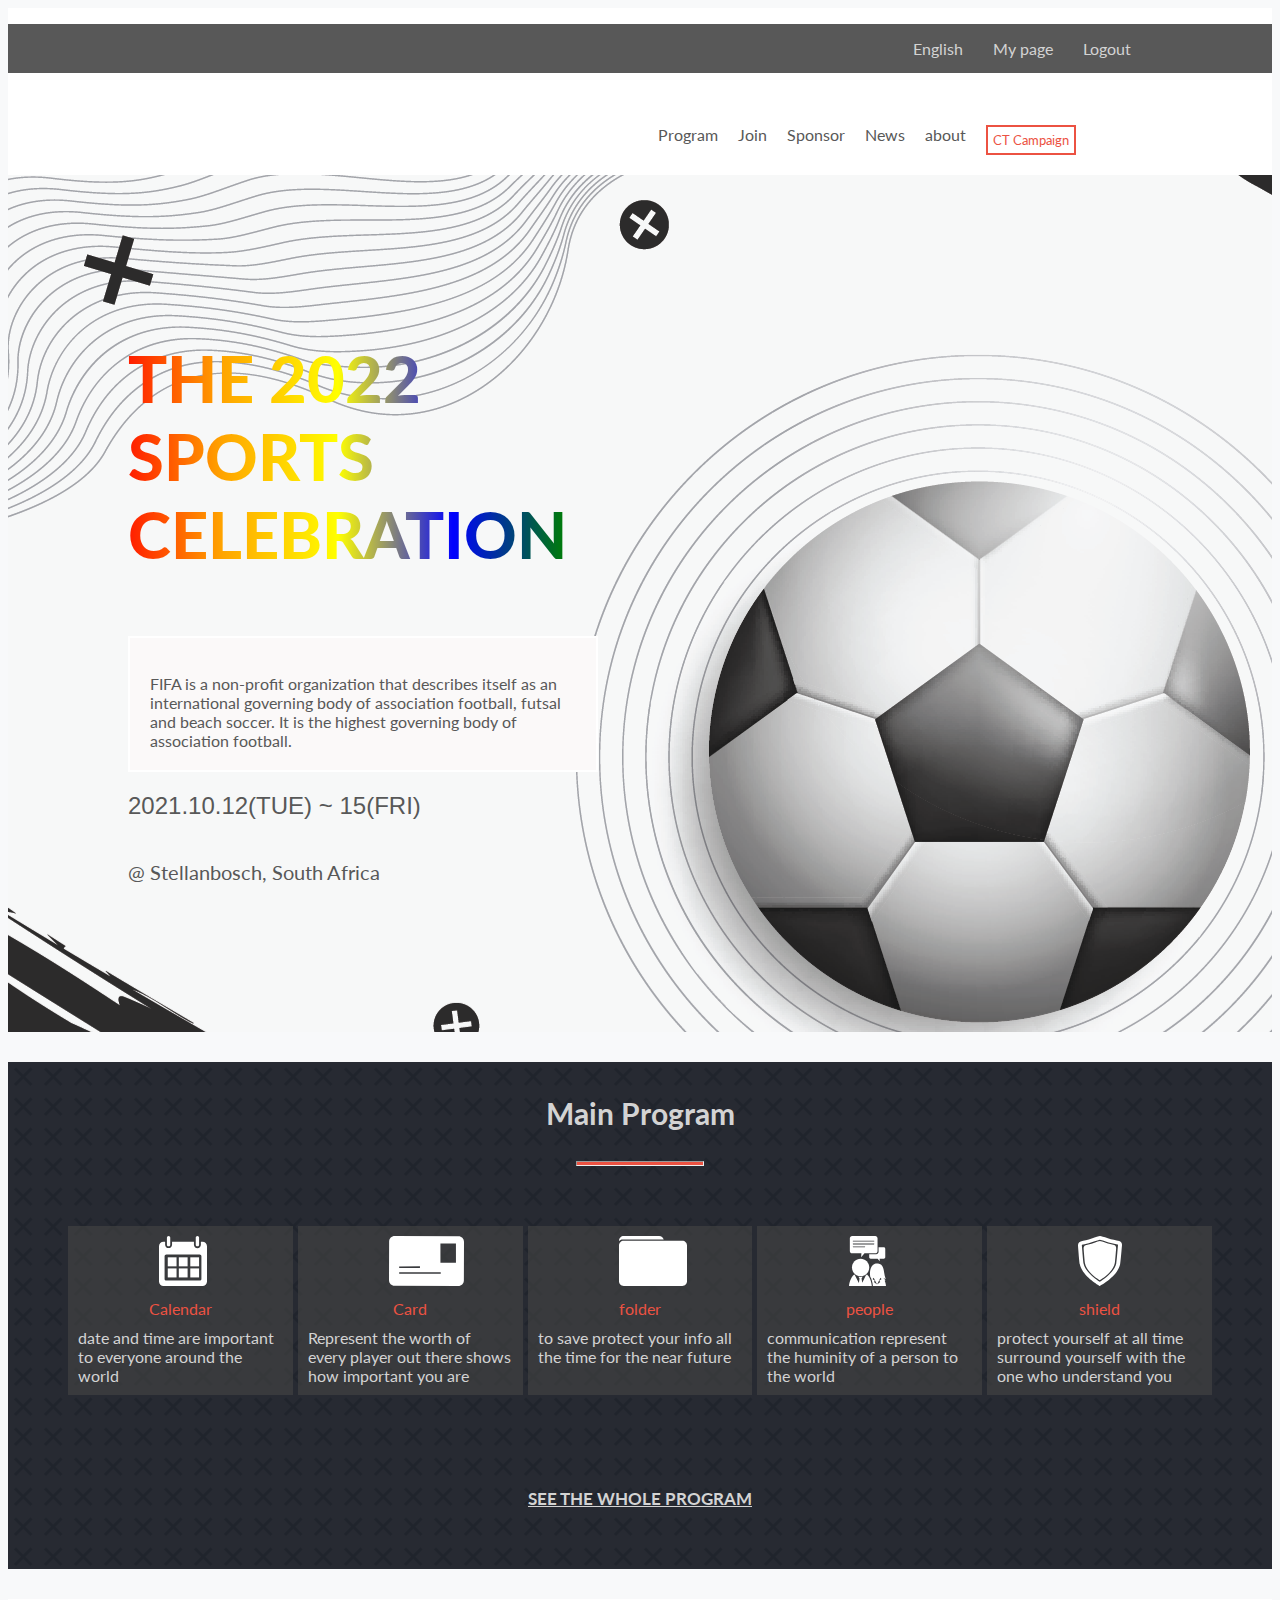
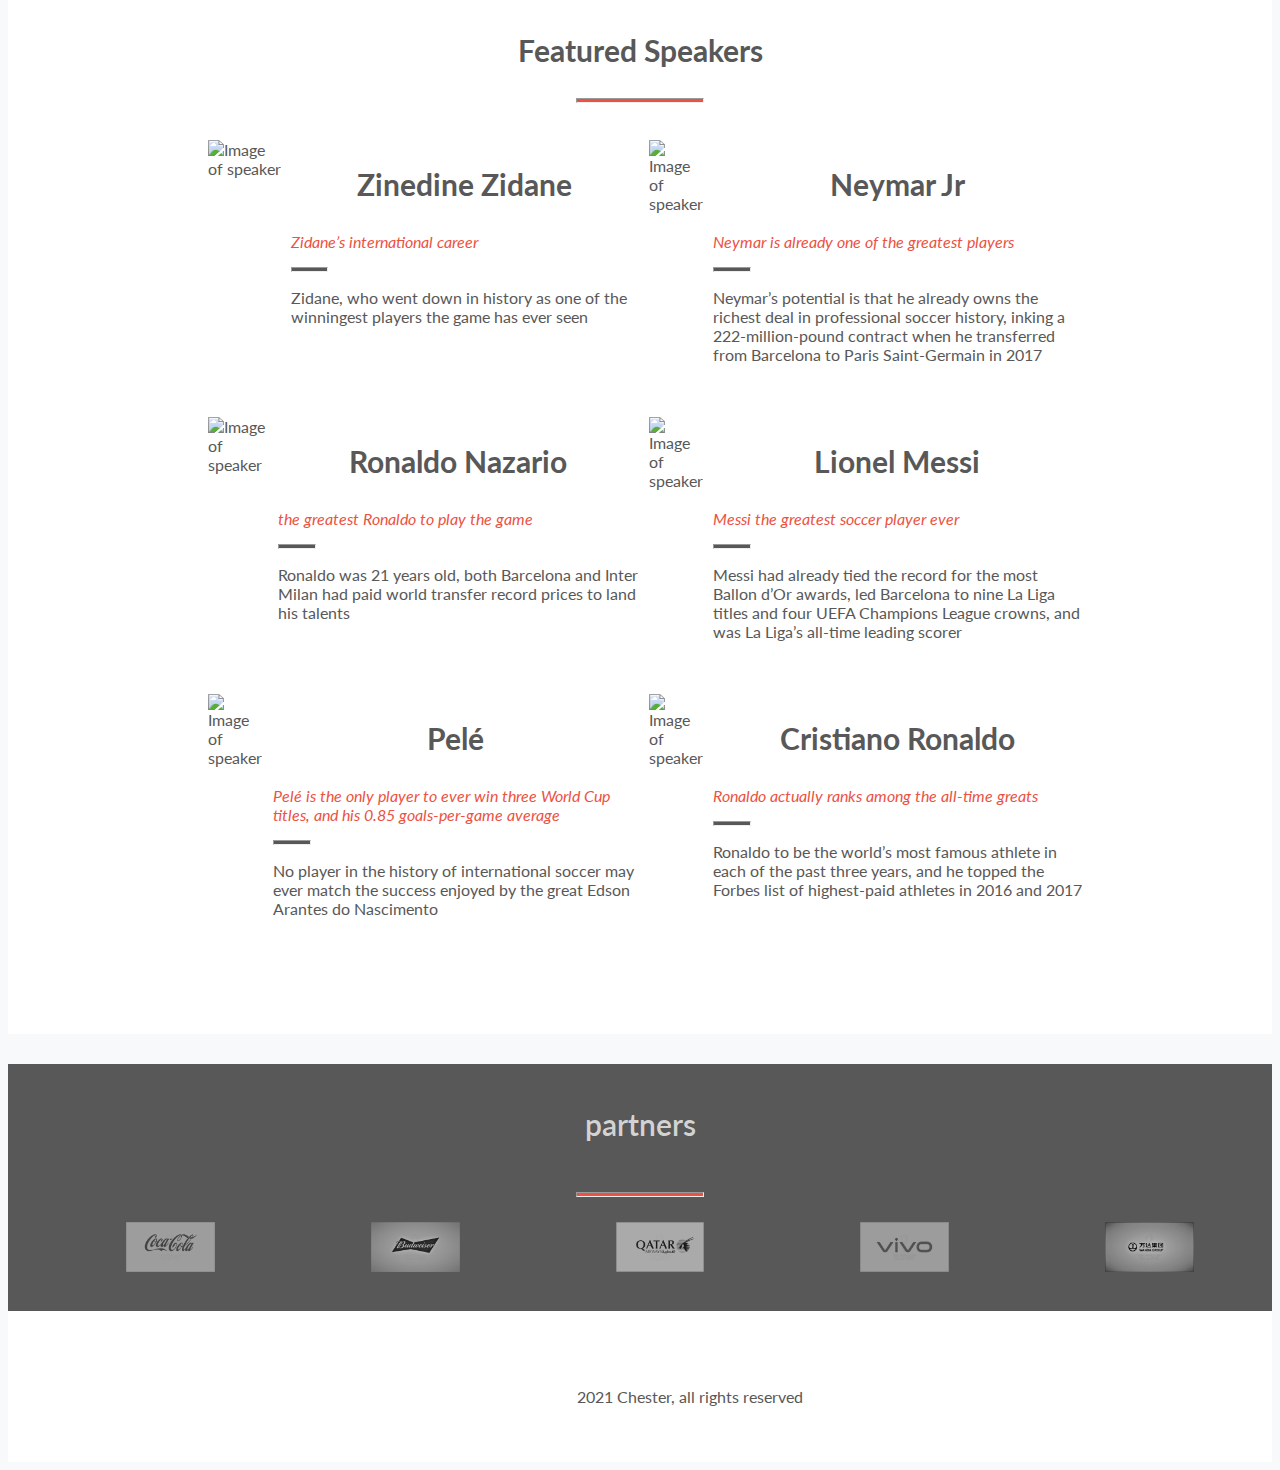
==== commit 7f29df39: "adding the reviewers request" ====
--- a/index.html
+++ b/index.html
@@ -56,7 +56,6 @@
         <div class="navba">
           <a href="index.html"><img src="images/Capture.png" class="navImage" alt="" /></a>
           <ul>
-            <li><a href="#">program</a></li>
             <li><a href="#">Program</a></li>
             <li><a href="#">Join</a></li>
             <li><a href="#">Sponsor</a></li>
--- a/style.css
+++ b/style.css
@@ -2,7 +2,7 @@
 @import url("https://fonts.googleapis.com/css2?family=Lato:wght@300;400;700;900&display=swap");
 
 body {
-  background: #d3d3d3;
+  background: #f8f9fa;
   color: #585858;
   font-family: "Lato", sans-serif;
 }
@@ -50,8 +50,8 @@
   text-transform: uppercase;
   background-image: linear-gradient(to left, violet, indigo, green, blue, yellow, orange, red);
   -webkit-background-clip: text;
-  -moz-background-clip: padding;
-  background-clip: content-box;
+  /*-moz-background-clip: padding;
+  background-clip: content-box;*/
   color: transparent;
 }
 
@@ -341,6 +341,7 @@
     color: #ec5242;
     margin-top: 16%;
     margin-bottom: 12%;
+
   }
 
   #prog-1 {
@@ -364,6 +365,7 @@
     margin: 20px 5px;
     font-size: 17px;
     color: #d3d3d3;
+
   }
 
   #prog-1 .title {
@@ -955,7 +957,8 @@
 
   .prog.prog .prog-line .cards img {
     height: 50px;
-    margin: 28px 20px 10px 60px;
+    padding-left: 5.7rem;
+    padding-top: 10px;
   }
 
   .prog.prog #prog-0 {
@@ -1020,6 +1023,7 @@
   .prog.prog #prog-2 .title {
     text-align: center;
     color: #ec5242;
+    text-weight: 600px;
   }
 
   .prog.prog #prog-3 {
--- a/style2.css
+++ b/style2.css
@@ -253,7 +253,9 @@
     max-width: 86%;
     margin-left: 109px;
   }
-
+.container{
+  padding: 100px 100px 128px 250px;
+}
   .ban.ban {
     padding: 100px 100px 128px 100px;
   }
@@ -312,7 +314,6 @@
 
   .prog.prog .prog-line .cards img {
     height: 50px;
-    margin: 28px 20px 10px 110px;
   }
 
   .prog.prog #prog-0 {
@@ -495,7 +496,10 @@
     background-color: #fff;
     color: #585858;
   }
-
+  .color-f {
+    background-color: rgb(106, 104, 104);
+    color: #f4eded;
+  }
   .move.move {
     margin-left: 80px;
     max-width: 800px !important;
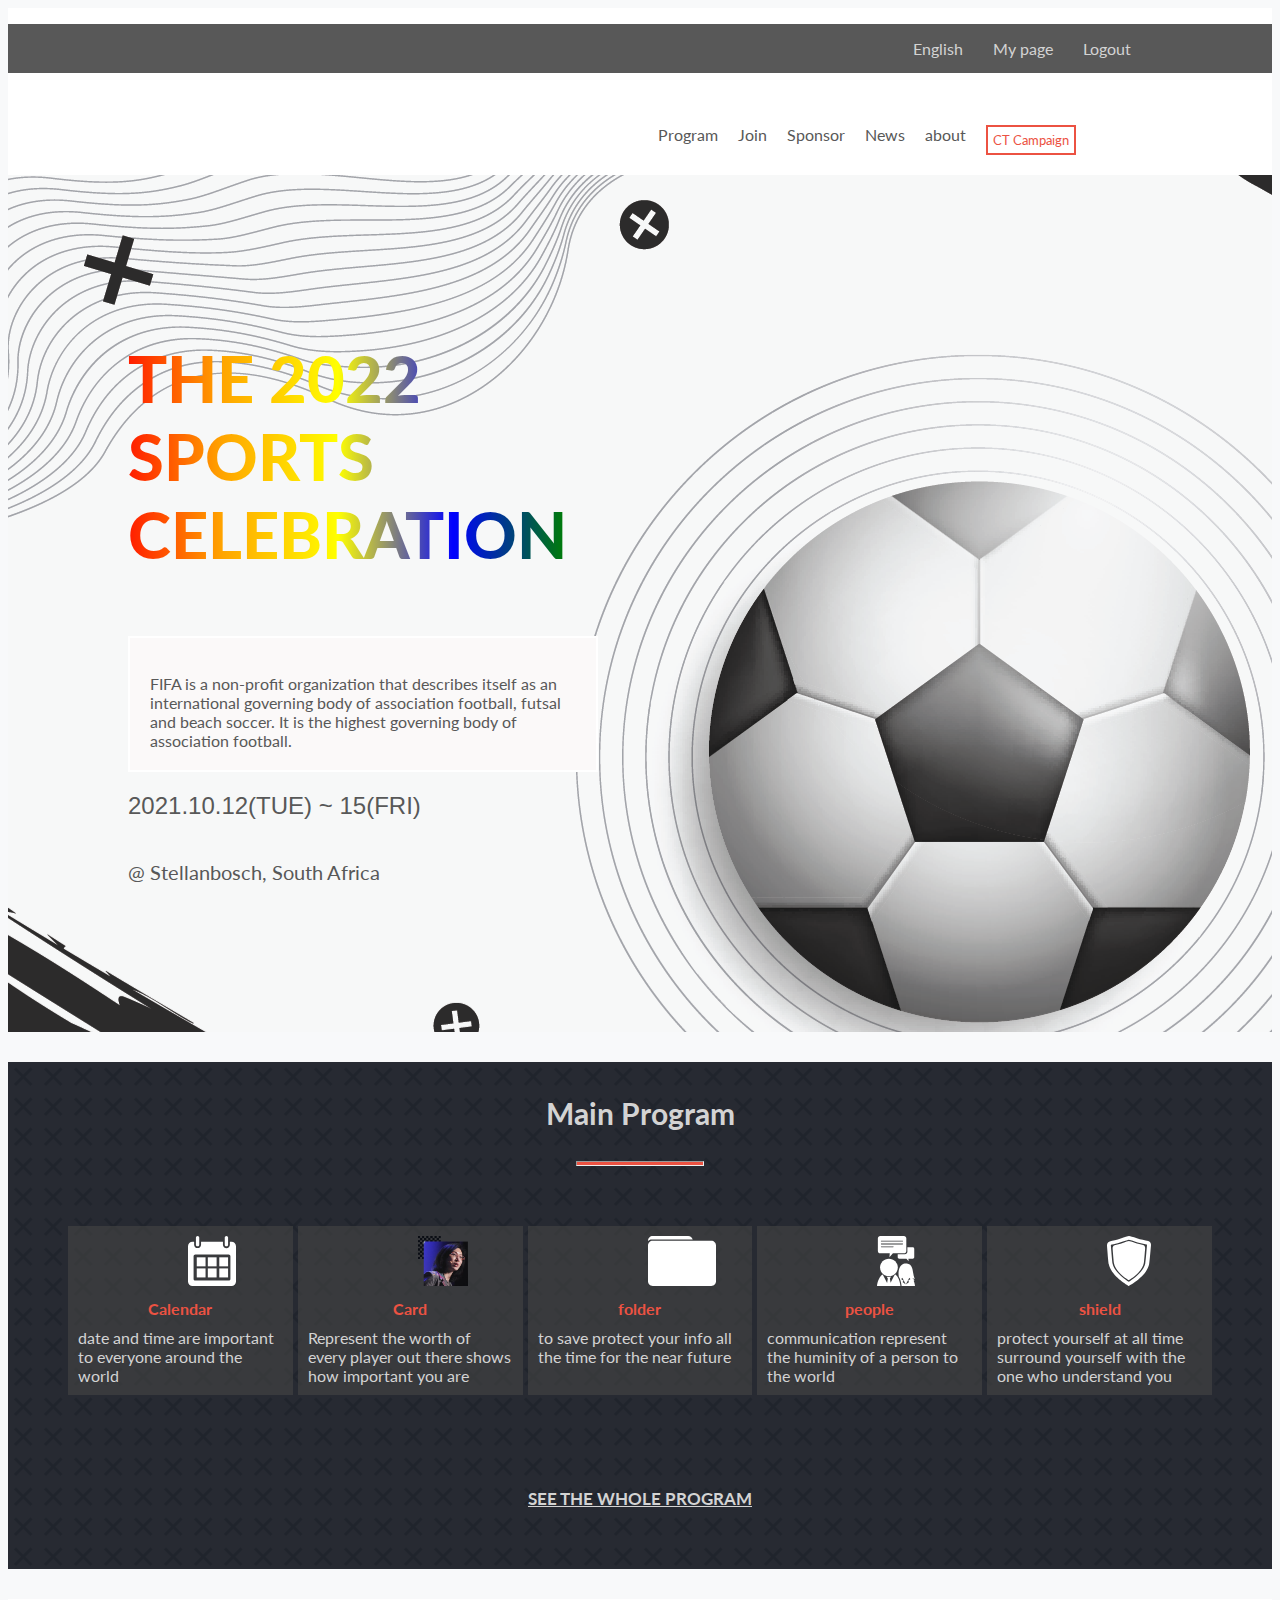
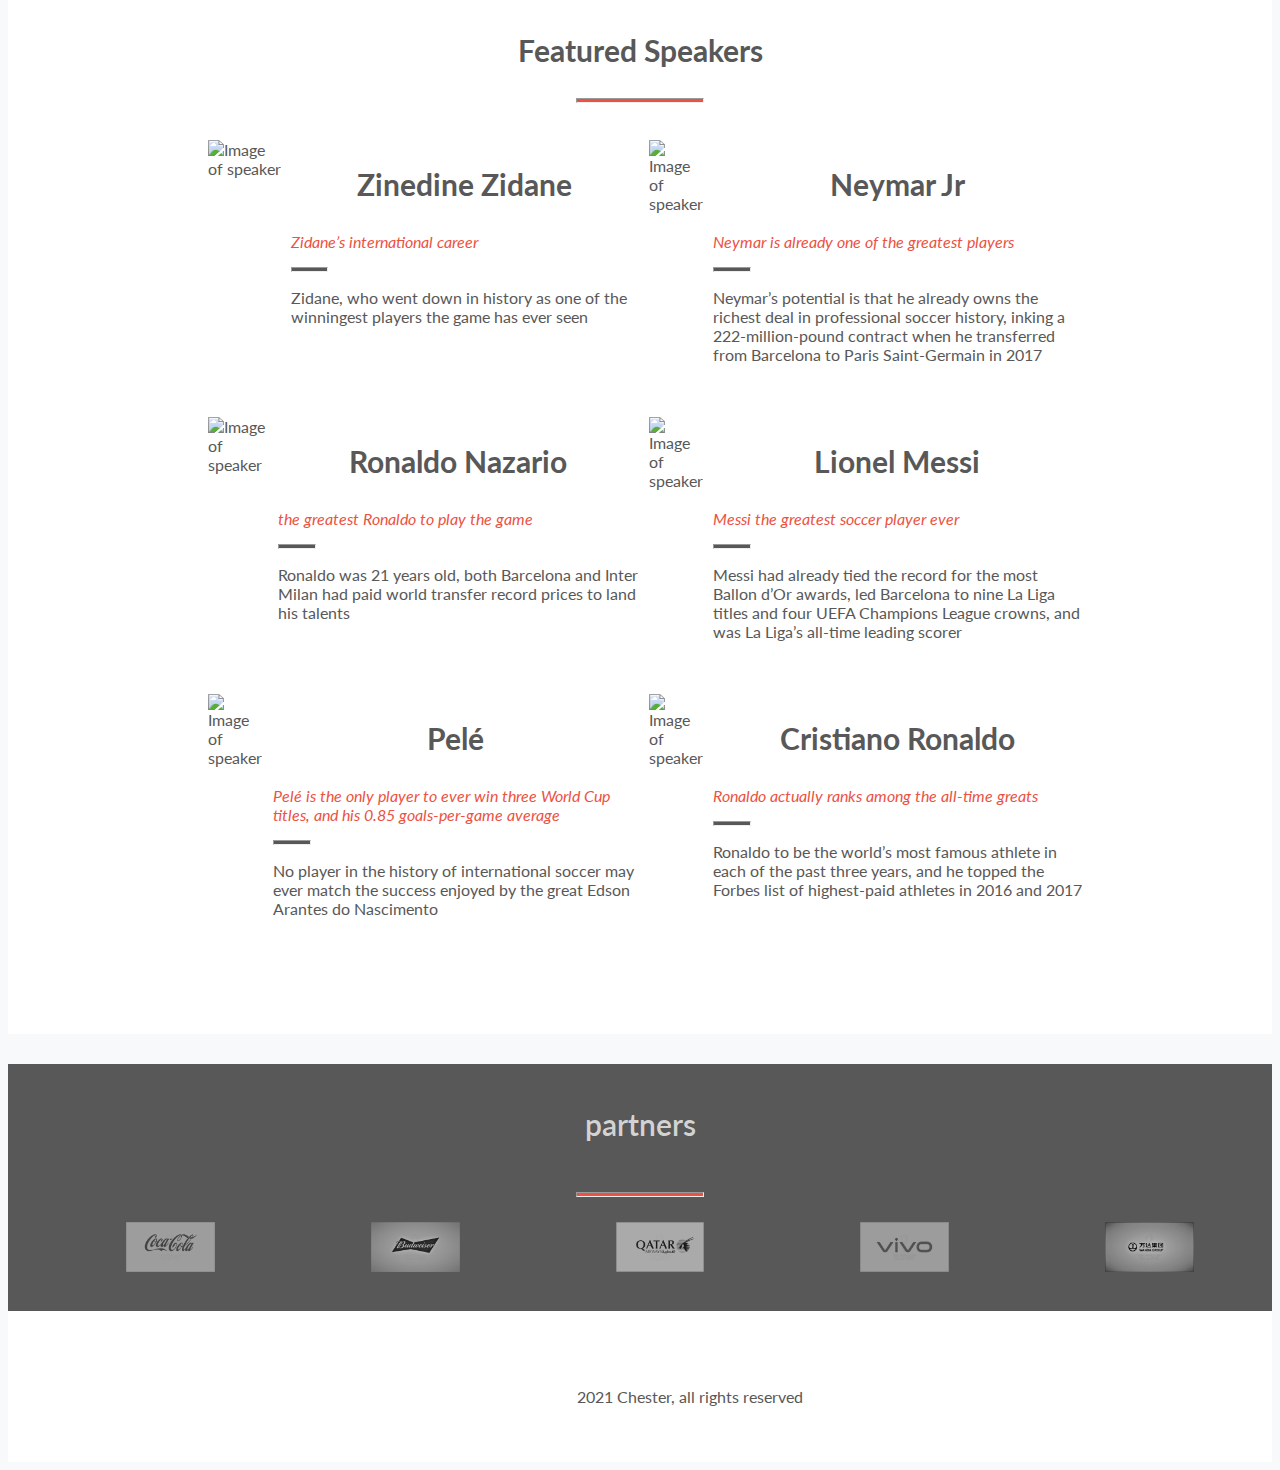
==== commit d74cb985: "checking why pics ae crushing" ====
--- a/index.html
+++ b/index.html
@@ -92,7 +92,7 @@
             <p>date and time are important  to everyone around the world</p>
           </div>
           <div id="prog-1" class="cards">
-            <img src="images/card.svg" alt="" />
+            <img src="images/speaker2.png" alt="" />
             <p class="title">Card</p>
             <p>Represent the worth  of every player out there shows how important you are</p>
           </div>
--- a/style.css
+++ b/style.css
@@ -50,8 +50,6 @@
   text-transform: uppercase;
   background-image: linear-gradient(to left, violet, indigo, green, blue, yellow, orange, red);
   -webkit-background-clip: text;
-  /*-moz-background-clip: padding;
-  background-clip: content-box;*/
   color: transparent;
 }
 
@@ -341,7 +339,6 @@
     color: #ec5242;
     margin-top: 16%;
     margin-bottom: 12%;
-
   }
 
   #prog-1 {
@@ -365,7 +362,6 @@
     margin: 20px 5px;
     font-size: 17px;
     color: #d3d3d3;
-
   }
 
   #prog-1 .title {
@@ -957,7 +953,7 @@
 
   .prog.prog .prog-line .cards img {
     height: 50px;
-    padding-left: 5.7rem;
+    padding-left: 7.5rem;
     padding-top: 10px;
   }
 
@@ -983,6 +979,7 @@
   .prog.prog #prog-0 .title {
     text-align: center;
     color: #ec5242;
+    font-weight: 700;
   }
 
   .prog.prog #prog-1 {
@@ -1003,6 +1000,7 @@
   .prog.prog #prog-1 .title {
     text-align: center;
     color: #ec5242;
+    font-weight: 700;
   }
 
   .prog.prog #prog-2 {
@@ -1023,7 +1021,7 @@
   .prog.prog #prog-2 .title {
     text-align: center;
     color: #ec5242;
-    text-weight: 600px;
+    font-weight: 700;
   }
 
   .prog.prog #prog-3 {
@@ -1044,6 +1042,7 @@
   .prog.prog #prog-3 .title {
     text-align: center;
     color: #ec5242;
+    font-weight: 700;
   }
 
   .prog.prog #prog-4 {
@@ -1064,6 +1063,7 @@
   .prog.prog #prog-4 .title {
     text-align: center;
     color: #ec5242;
+    font-weight: 700;
   }
 
   .speakers.speakers {
--- a/style2.css
+++ b/style2.css
@@ -253,9 +253,11 @@
     max-width: 86%;
     margin-left: 109px;
   }
-.container{
-  padding: 100px 100px 128px 250px;
-}
+
+  .container {
+    padding: 100px 100px 128px 250px;
+  }
+
   .ban.ban {
     padding: 100px 100px 128px 100px;
   }
@@ -496,10 +498,12 @@
     background-color: #fff;
     color: #585858;
   }
+
   .color-f {
     background-color: rgb(106, 104, 104);
     color: #f4eded;
   }
+
   .move.move {
     margin-left: 80px;
     max-width: 800px !important;
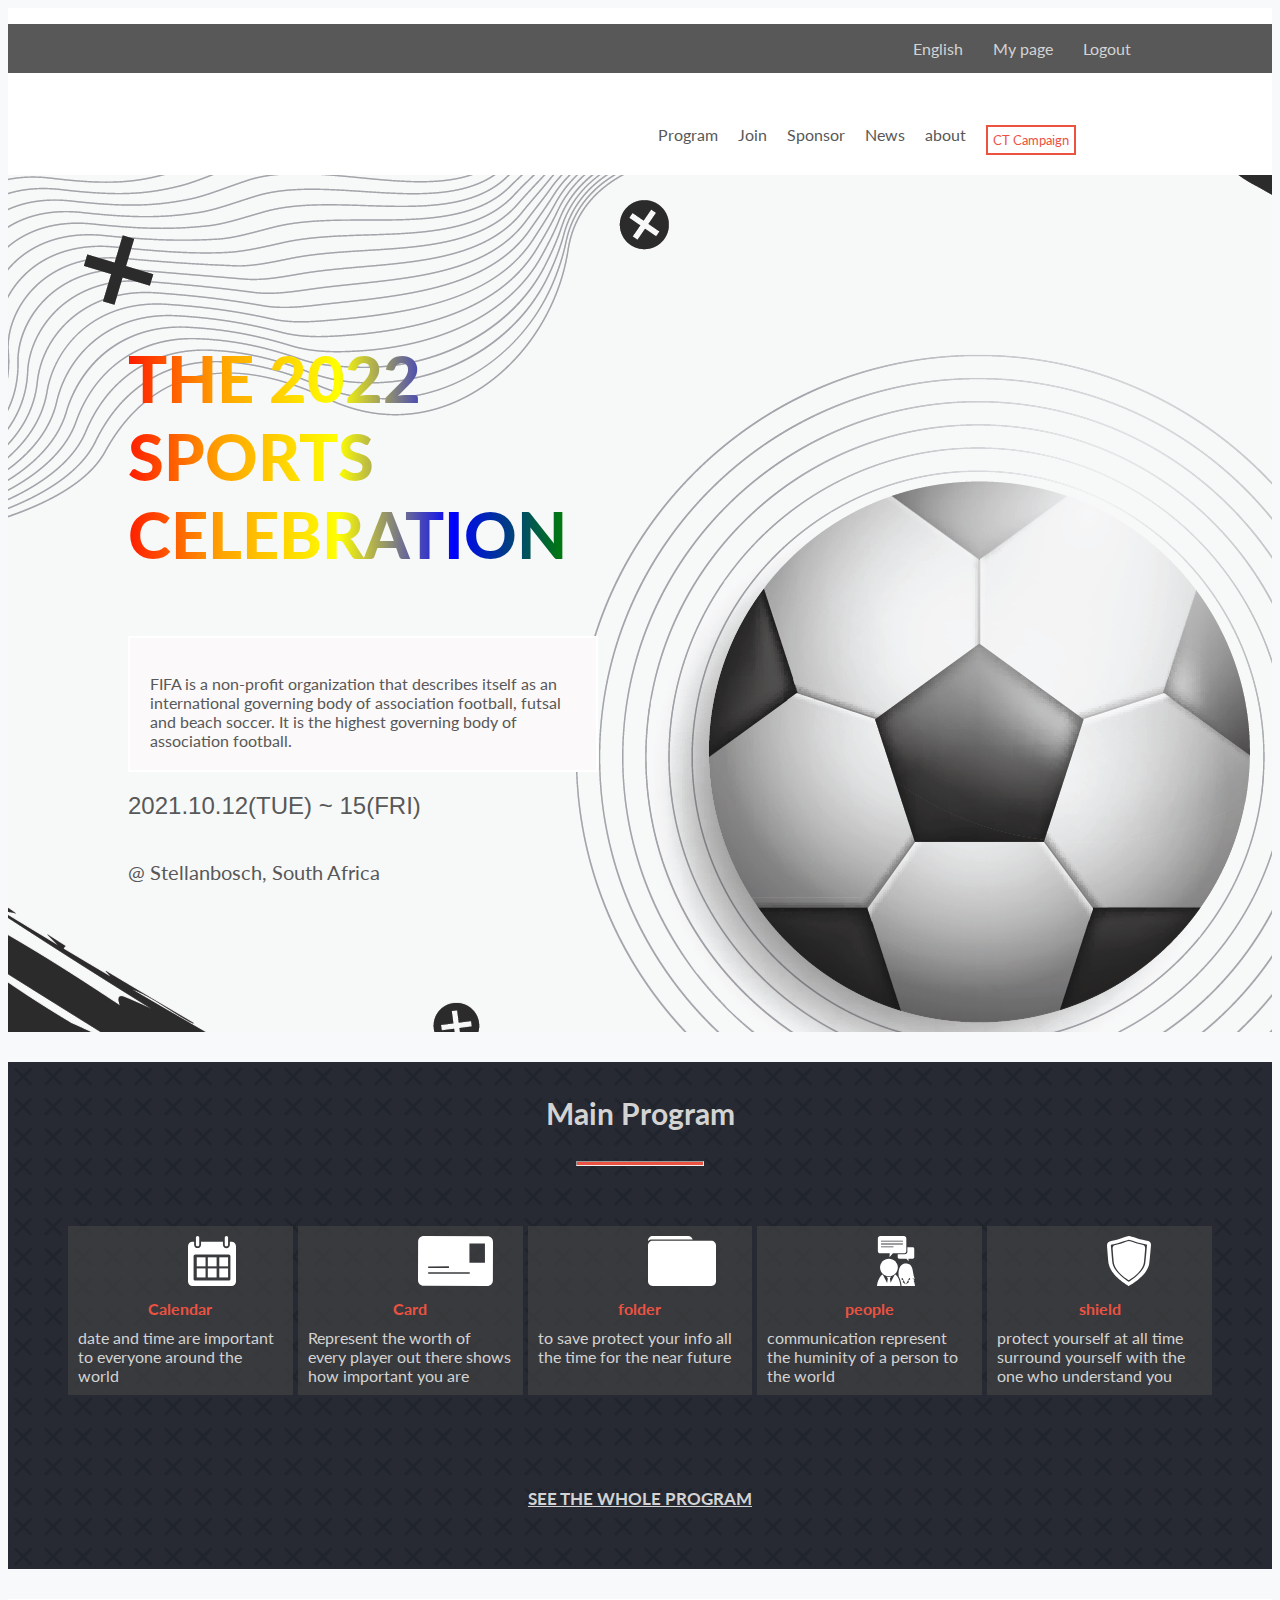
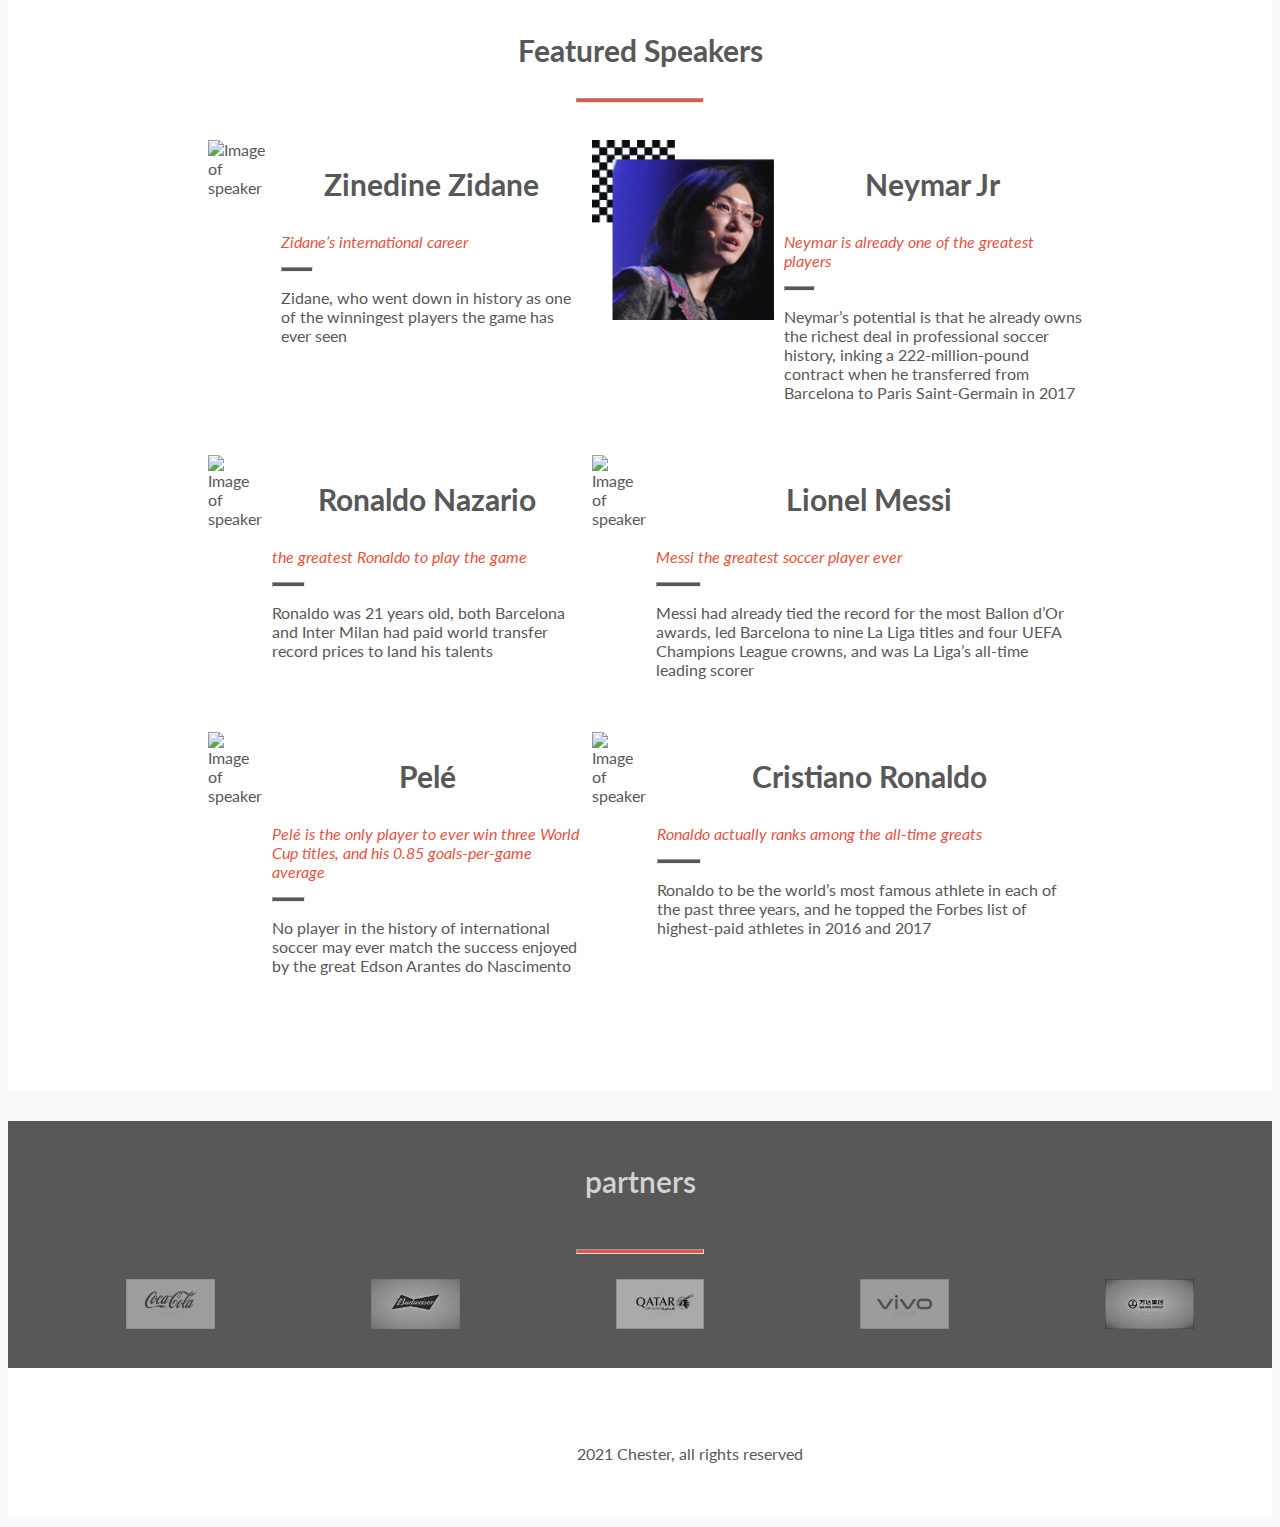
==== commit 5e48f62c: "checking why pics ae crushing" ====
--- a/index.html
+++ b/index.html
@@ -92,7 +92,7 @@
             <p>date and time are important  to everyone around the world</p>
           </div>
           <div id="prog-1" class="cards">
-            <img src="images/speaker2.png" alt="" />
+            <img src="images/card.svg" alt="" />
             <p class="title">Card</p>
             <p>Represent the worth  of every player out there shows how important you are</p>
           </div>
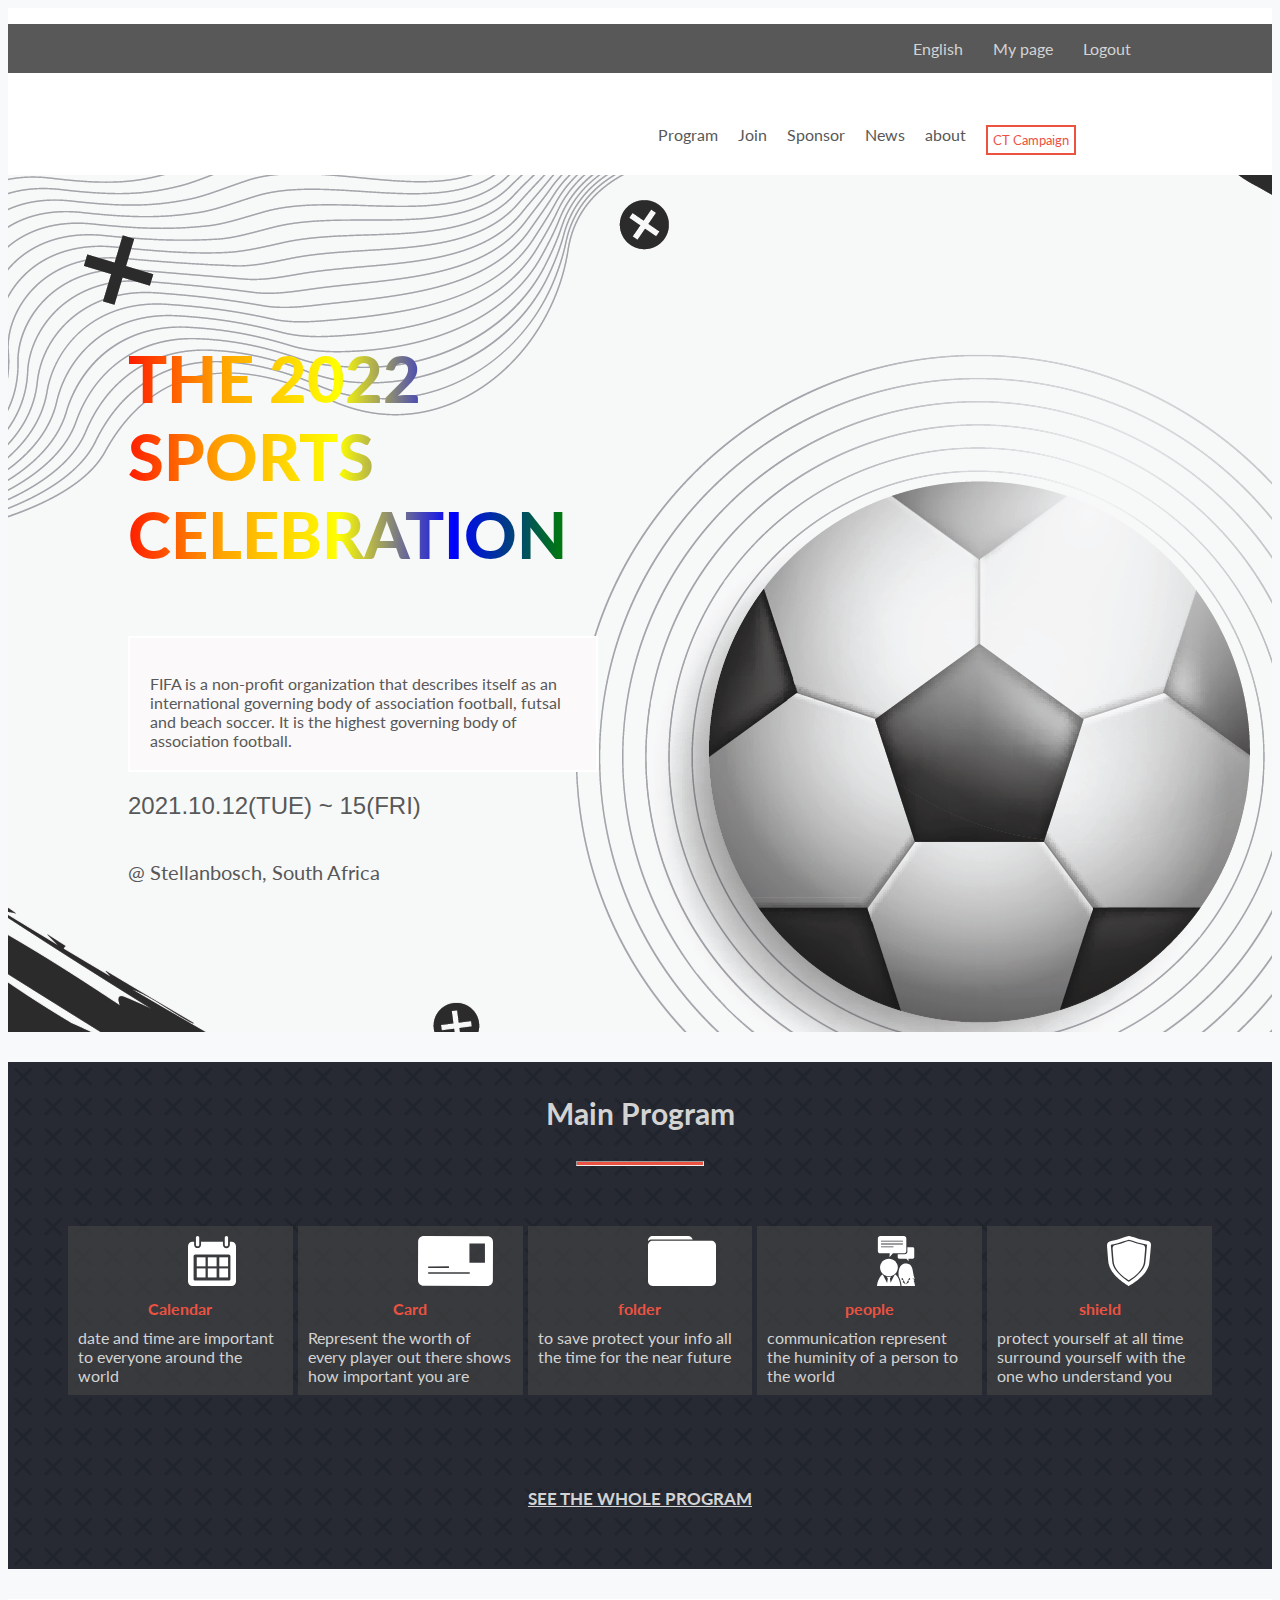
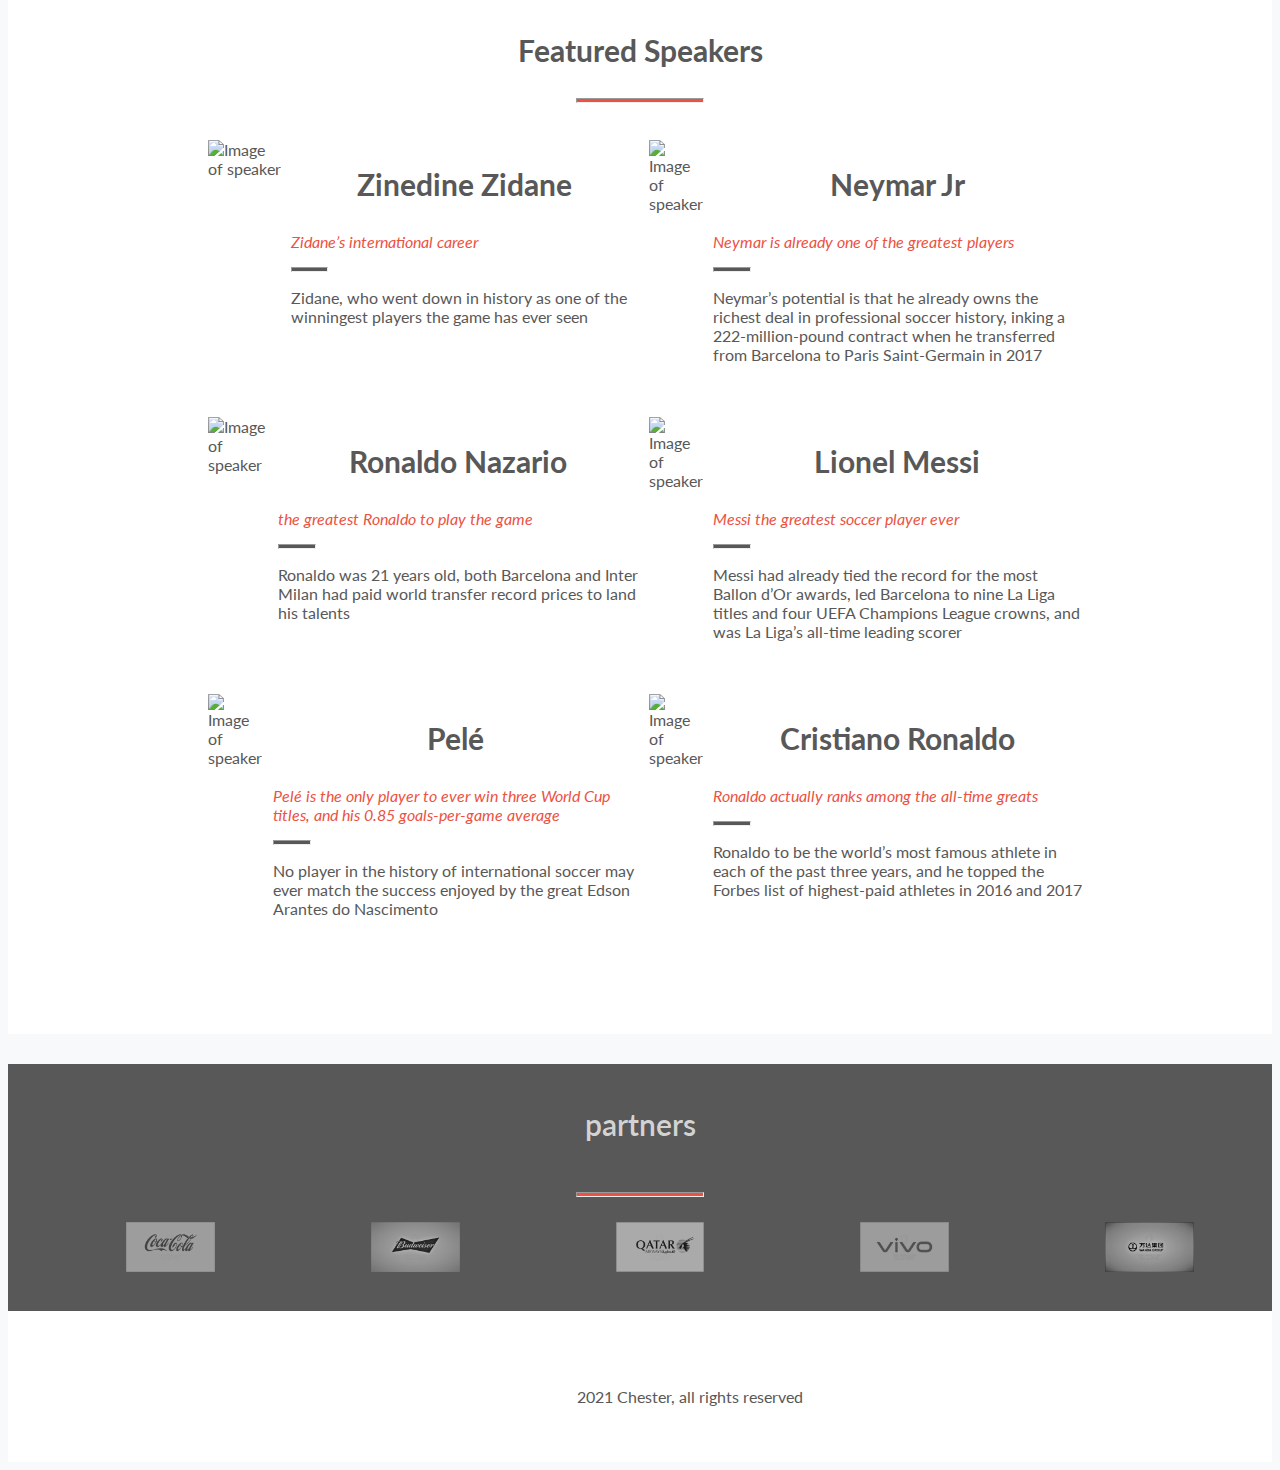
==== commit 9839fefb: "adding pics" ====
--- a/index.html
+++ b/index.html
@@ -54,7 +54,7 @@
           </ul>
         </div>
         <div class="navba">
-          <a href="index.html"><img src="images/Capture.png" class="navImage" alt="" /></a>
+          <a href="index.html"><img src="Capture.png" class="navImage" alt="" /></a>
           <ul>
             <li><a href="#">Program</a></li>
             <li><a href="#">Join</a></li>
@@ -87,27 +87,27 @@
 
         <div class="prog-line">
           <div id="prog-0" class="cards">
-            <img src="images/calendar.svg" alt="" />
+            <img src="calendar.svg" alt="" />
             <p class="title">Calendar</p>
             <p>date and time are important  to everyone around the world</p>
           </div>
           <div id="prog-1" class="cards">
-            <img src="images/card.svg" alt="" />
+            <img src="card.svg" alt="" />
             <p class="title">Card</p>
             <p>Represent the worth  of every player out there shows how important you are</p>
           </div>
           <div id="prog-2" class="cards">
-            <img src="images/folder.svg" alt="" />
+            <img src="folder.svg" alt="" />
             <p class="title">folder</p>
             <p>to save protect your info all the time for the near future</p>
           </div>
           <div id="prog-3" class="cards">
-            <img src="images/people.svg" alt="" />
+            <img src="people.svg" alt="" />
             <p class="title">people</p>
             <p>communication represent the huminity of a person to the world</p>
           </div>
           <div id="prog-4" class="cards">
-            <img src="images/shield.svg" alt="" />
+            <img src="shield.svg" alt="" />
             <p class="title">shield</p>
             <p>protect yourself at all time surround yourself with the one who understand you </p>
           </div>
@@ -128,21 +128,21 @@
         <hr class="line" />
 
         <ul class="sponser-list">
-          <li class="image"><img src="images/Coca-Cola-Logo-StartupTalky--1-.jpg" alt="" /></li>
-          <li><img src="images/Budweiser-Logo-StartupTalky.jpg" alt="" /></li>
-          <li><img src="images/Qatar-Airways-Logo-StartupTalky.jpg" alt="" /></li>
+          <li class="image"><img src="Coca-Cola-Logo-StartupTalky--1-.jpg" alt="" /></li>
+          <li><img src="Budweiser-Logo-StartupTalky.jpg" alt="" /></li>
+          <li><img src="Qatar-Airways-Logo-StartupTalky.jpg" alt="" /></li>
           <li class="image">
-            <img src="images/Vivo-Logo-StartupTalky--1-.jpg" class="stretch" alt="" />
+            <img src="Vivo-Logo-StartupTalky--1-.jpg" class="stretch" alt="" />
           </li>
           <li class="image">
-            <img src="images/Wanda-Group-Logo-StartupTalky.jpg" class="stretch" alt="" />
+            <img src="Wanda-Group-Logo-StartupTalky.jpg" class="stretch" alt="" />
           </li>
         </ul>
       </section>
     </main>
     <footer>
       <div class="footer color-w">
-        <img src="images/Capture.png" alt="" />
+        <img src="Capture.png" alt="" />
         <p>2021  Chester, all rights reserved</p>
       </div>
     </footer>
--- a/style.css
+++ b/style.css
@@ -34,7 +34,7 @@
 }
 
 .ban {
-  background-image: url("images/football-bg.png");
+  background-image: url("football-bg.png");
   background-repeat: no-repeat;
   padding: 20px 0;
 }
@@ -101,7 +101,7 @@
 }
 
 .prog {
-  background-image: url("images/x-pattern.svg");
+  background-image: url("x-pattern.svg");
   padding-bottom: 20px;
 }
 
@@ -217,7 +217,7 @@
 }
 
 #event-0 {
-  background-image: url("images/set.jpg");
+  background-image: url("set.jpg");
   grid-row-start: 1;
   grid-column-start: 1;
   grid-row-end: 2;
@@ -229,7 +229,7 @@
 }
 
 #event-1 {
-  background-image: url("images/center.jpg");
+  background-image: url("center.jpg");
   grid-row-start: 2;
   grid-column-start: 1;
   grid-row-end: 3;
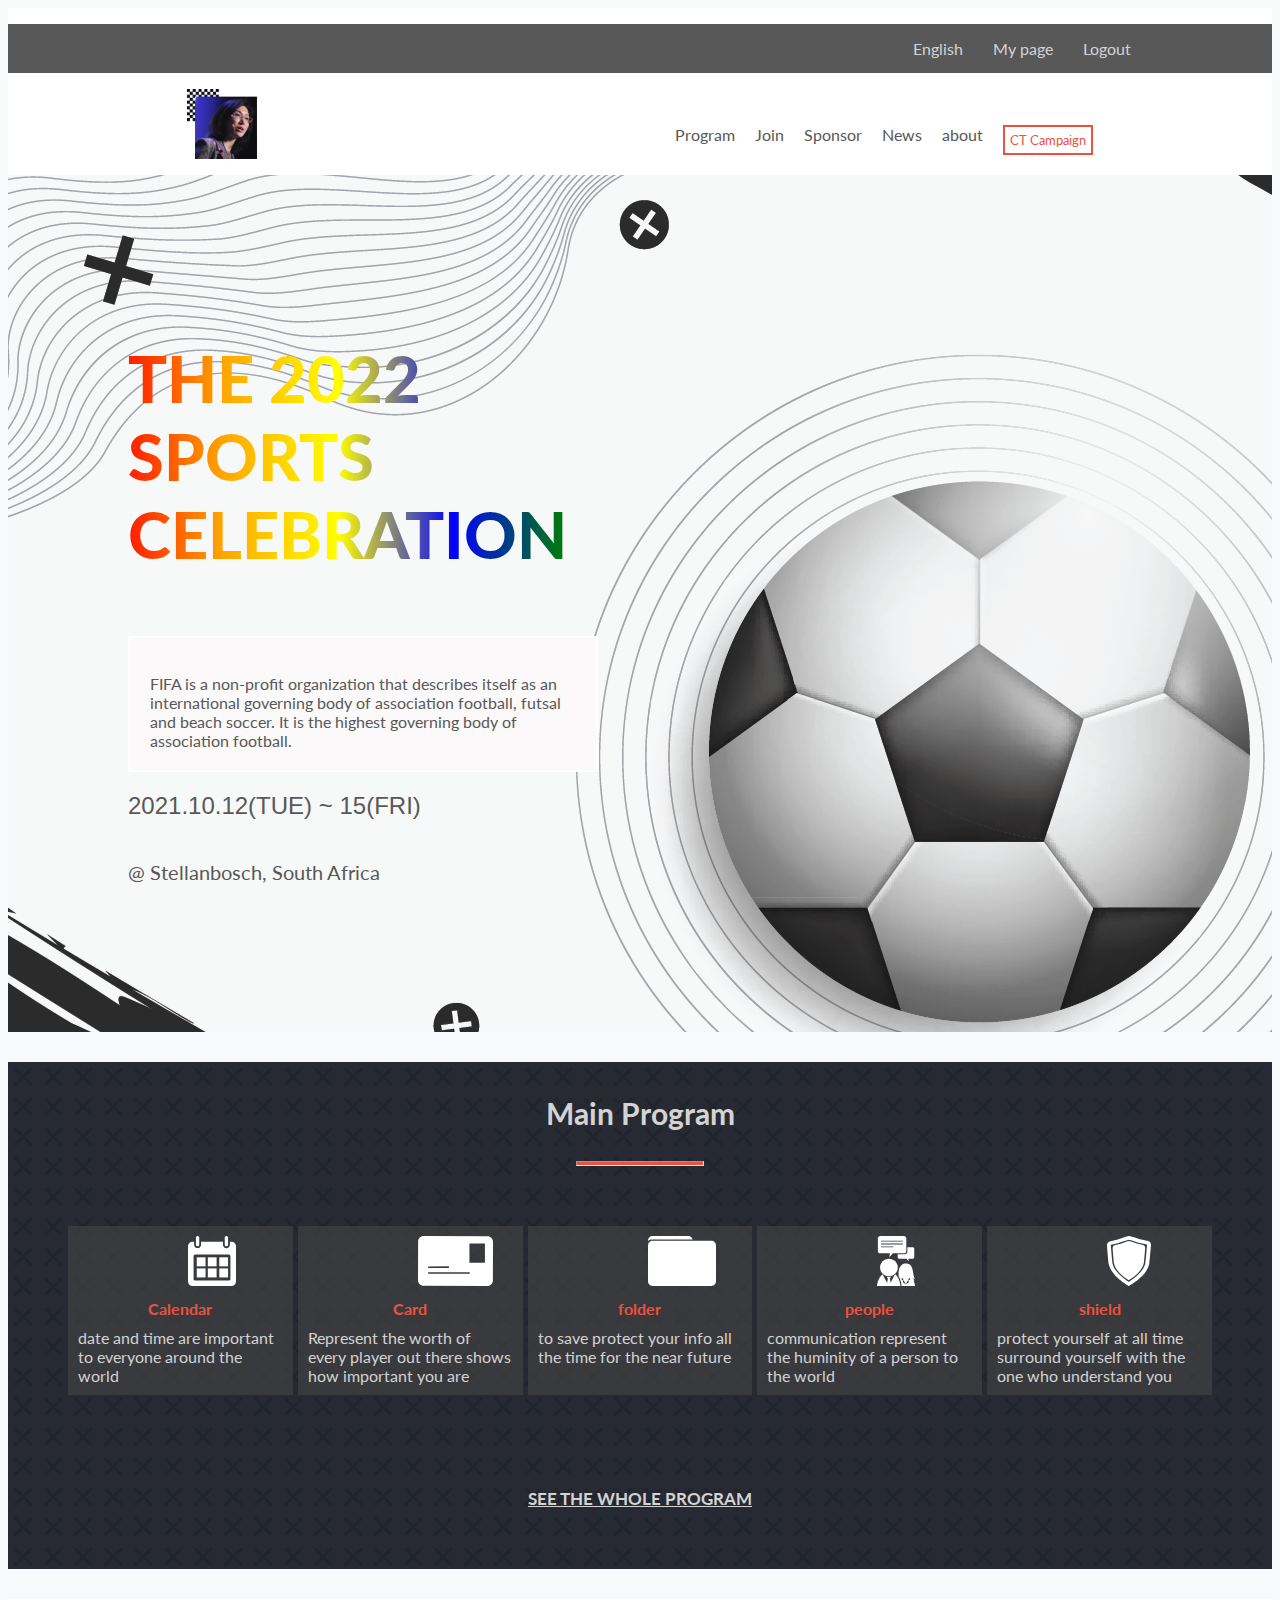
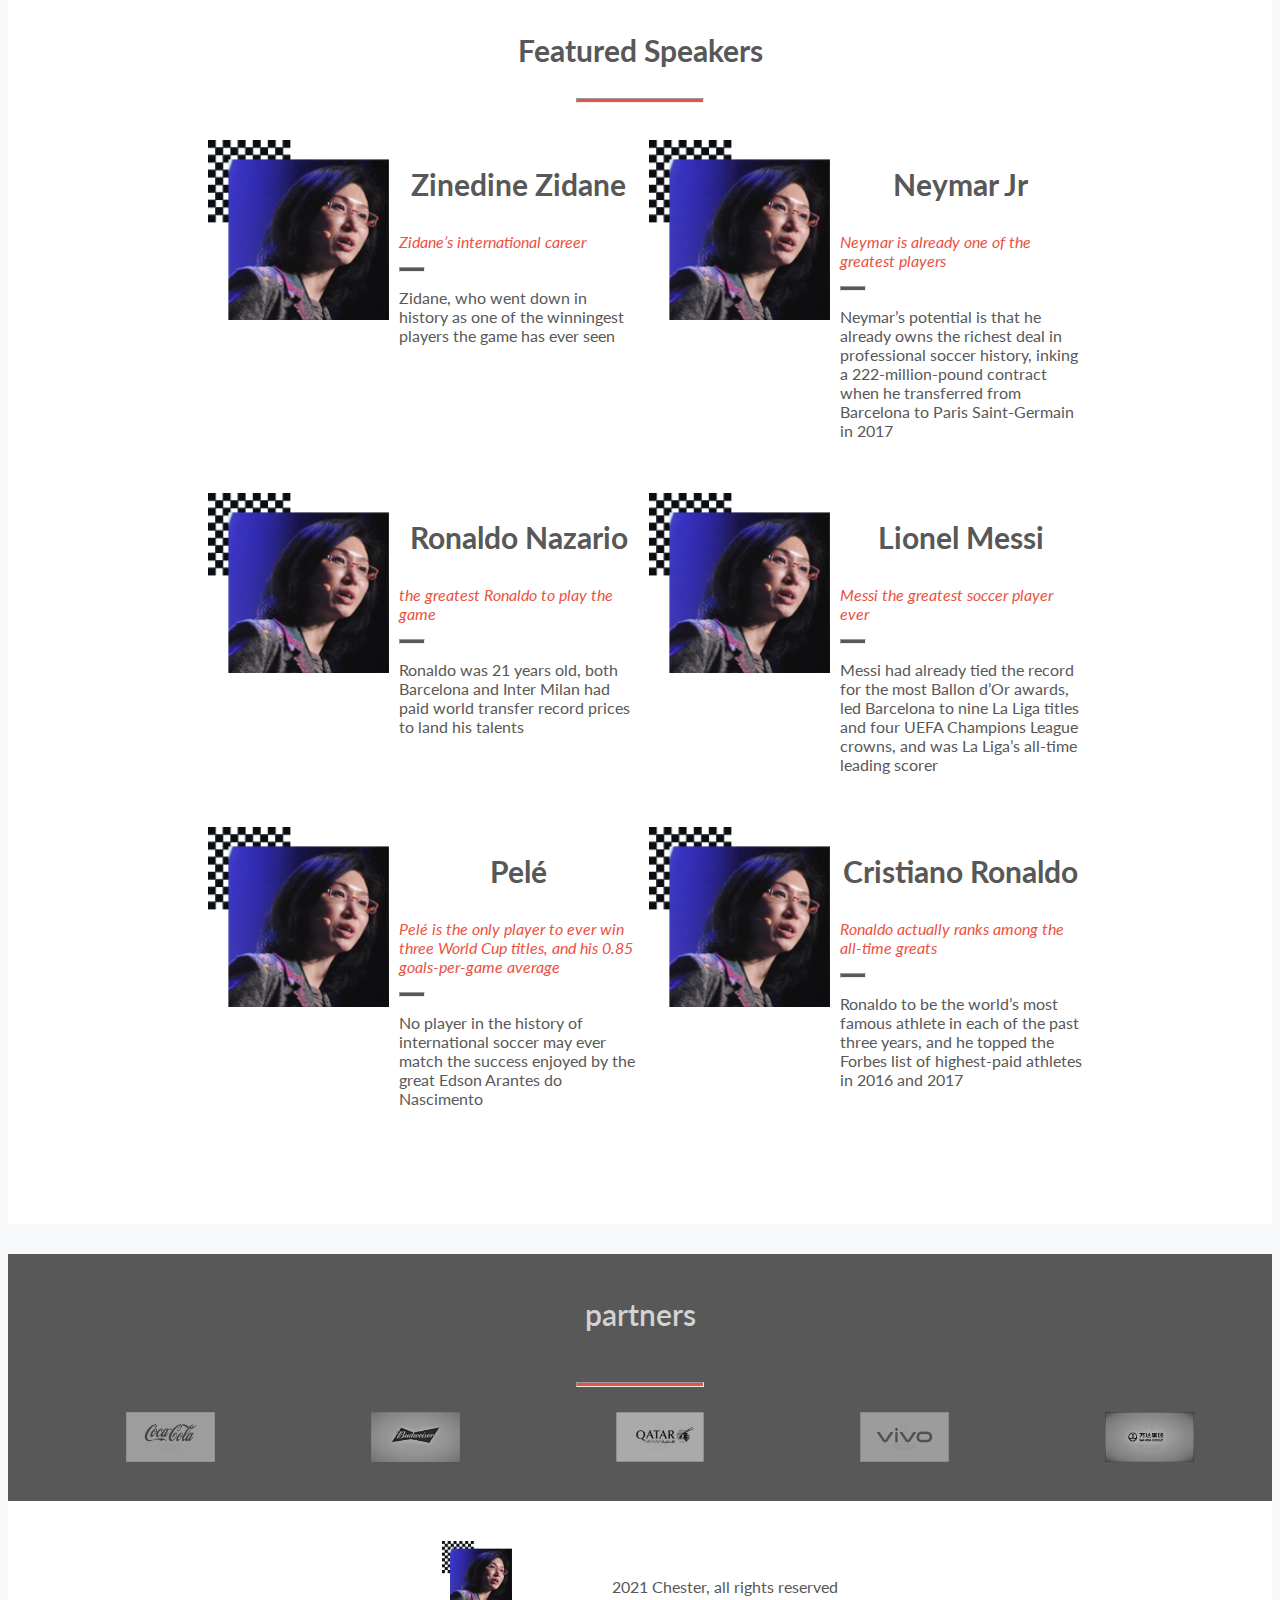
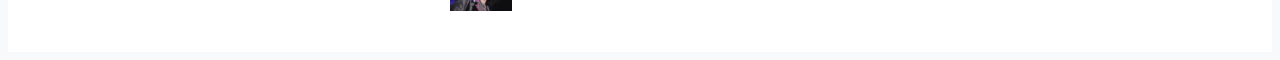
==== commit 5a124c22: "adding the loom video link" ====
--- a/index.html
+++ b/index.html
@@ -54,8 +54,9 @@
           </ul>
         </div>
         <div class="navba">
-          <a href="index.html"><img src="Capture.png" class="navImage" alt="" /></a>
+          <a href="index.html"><img src="images/speaker2.png" class="navImage" alt="" /></a>
           <ul>
+
             <li><a href="#">Program</a></li>
             <li><a href="#">Join</a></li>
             <li><a href="#">Sponsor</a></li>
@@ -87,27 +88,27 @@
 
         <div class="prog-line">
           <div id="prog-0" class="cards">
-            <img src="calendar.svg" alt="" />
+            <img src="images/calendar.svg" alt="" />
             <p class="title">Calendar</p>
             <p>date and time are important  to everyone around the world</p>
           </div>
           <div id="prog-1" class="cards">
-            <img src="card.svg" alt="" />
+            <img src="images/card.svg" alt="" />
             <p class="title">Card</p>
             <p>Represent the worth  of every player out there shows how important you are</p>
           </div>
           <div id="prog-2" class="cards">
-            <img src="folder.svg" alt="" />
+            <img src="images/folder.svg" alt="" />
             <p class="title">folder</p>
             <p>to save protect your info all the time for the near future</p>
           </div>
           <div id="prog-3" class="cards">
-            <img src="people.svg" alt="" />
+            <img src="images/people.svg" alt="" />
             <p class="title">people</p>
             <p>communication represent the huminity of a person to the world</p>
           </div>
           <div id="prog-4" class="cards">
-            <img src="shield.svg" alt="" />
+            <img src="images/shield.svg" alt="" />
             <p class="title">shield</p>
             <p>protect yourself at all time surround yourself with the one who understand you </p>
           </div>
@@ -128,21 +129,21 @@
         <hr class="line" />
 
         <ul class="sponser-list">
-          <li class="image"><img src="Coca-Cola-Logo-StartupTalky--1-.jpg" alt="" /></li>
-          <li><img src="Budweiser-Logo-StartupTalky.jpg" alt="" /></li>
-          <li><img src="Qatar-Airways-Logo-StartupTalky.jpg" alt="" /></li>
+          <li class="image"><img src="images/Coca-Cola-Logo-StartupTalky--1-.jpg" alt="" /></li>
+          <li><img src="images/Budweiser-Logo-StartupTalky.jpg" alt="" /></li>
+          <li><img src="images/Qatar-Airways-Logo-StartupTalky.jpg" alt="" /></li>
           <li class="image">
-            <img src="Vivo-Logo-StartupTalky--1-.jpg" class="stretch" alt="" />
+            <img src="images/Vivo-Logo-StartupTalky--1-.jpg" class="stretch" alt="" />
           </li>
           <li class="image">
-            <img src="Wanda-Group-Logo-StartupTalky.jpg" class="stretch" alt="" />
+            <img src="images/Wanda-Group-Logo-StartupTalky.jpg" class="stretch" alt="" />
           </li>
         </ul>
       </section>
     </main>
     <footer>
       <div class="footer color-w">
-        <img src="Capture.png" alt="" />
+        <img src="images/speaker2.png" alt="" />
         <p>2021  Chester, all rights reserved</p>
       </div>
     </footer>
--- a/style.css
+++ b/style.css
@@ -34,7 +34,7 @@
 }
 
 .ban {
-  background-image: url("football-bg.png");
+  background-image: url("images/football-bg.png");
   background-repeat: no-repeat;
   padding: 20px 0;
 }
@@ -101,7 +101,7 @@
 }
 
 .prog {
-  background-image: url("x-pattern.svg");
+  background-image: url("images/x-pattern.svg");
   padding-bottom: 20px;
 }
 
@@ -217,7 +217,7 @@
 }
 
 #event-0 {
-  background-image: url("set.jpg");
+  background-image: url("images/set.jpg");
   grid-row-start: 1;
   grid-column-start: 1;
   grid-row-end: 2;
@@ -229,7 +229,7 @@
 }
 
 #event-1 {
-  background-image: url("center.jpg");
+  background-image: url("images/center.jpg");
   grid-row-start: 2;
   grid-column-start: 1;
   grid-row-end: 3;
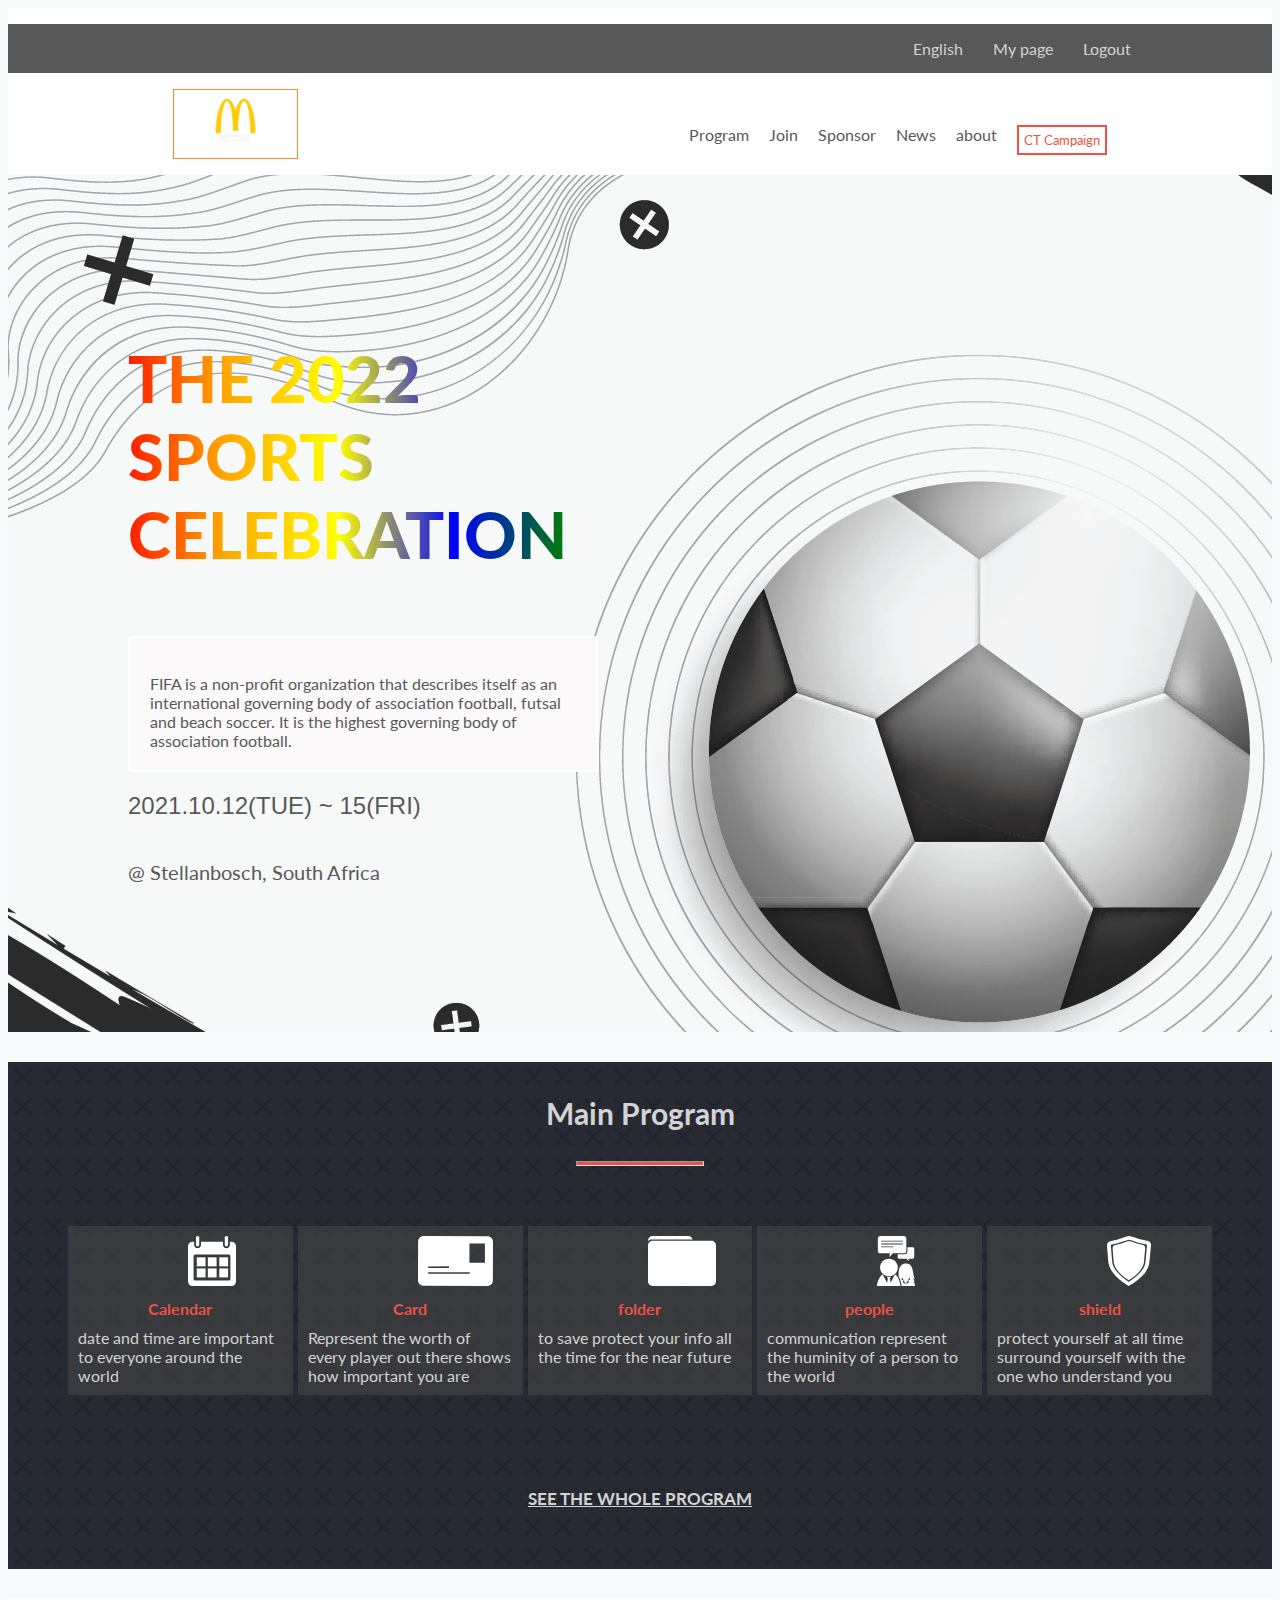
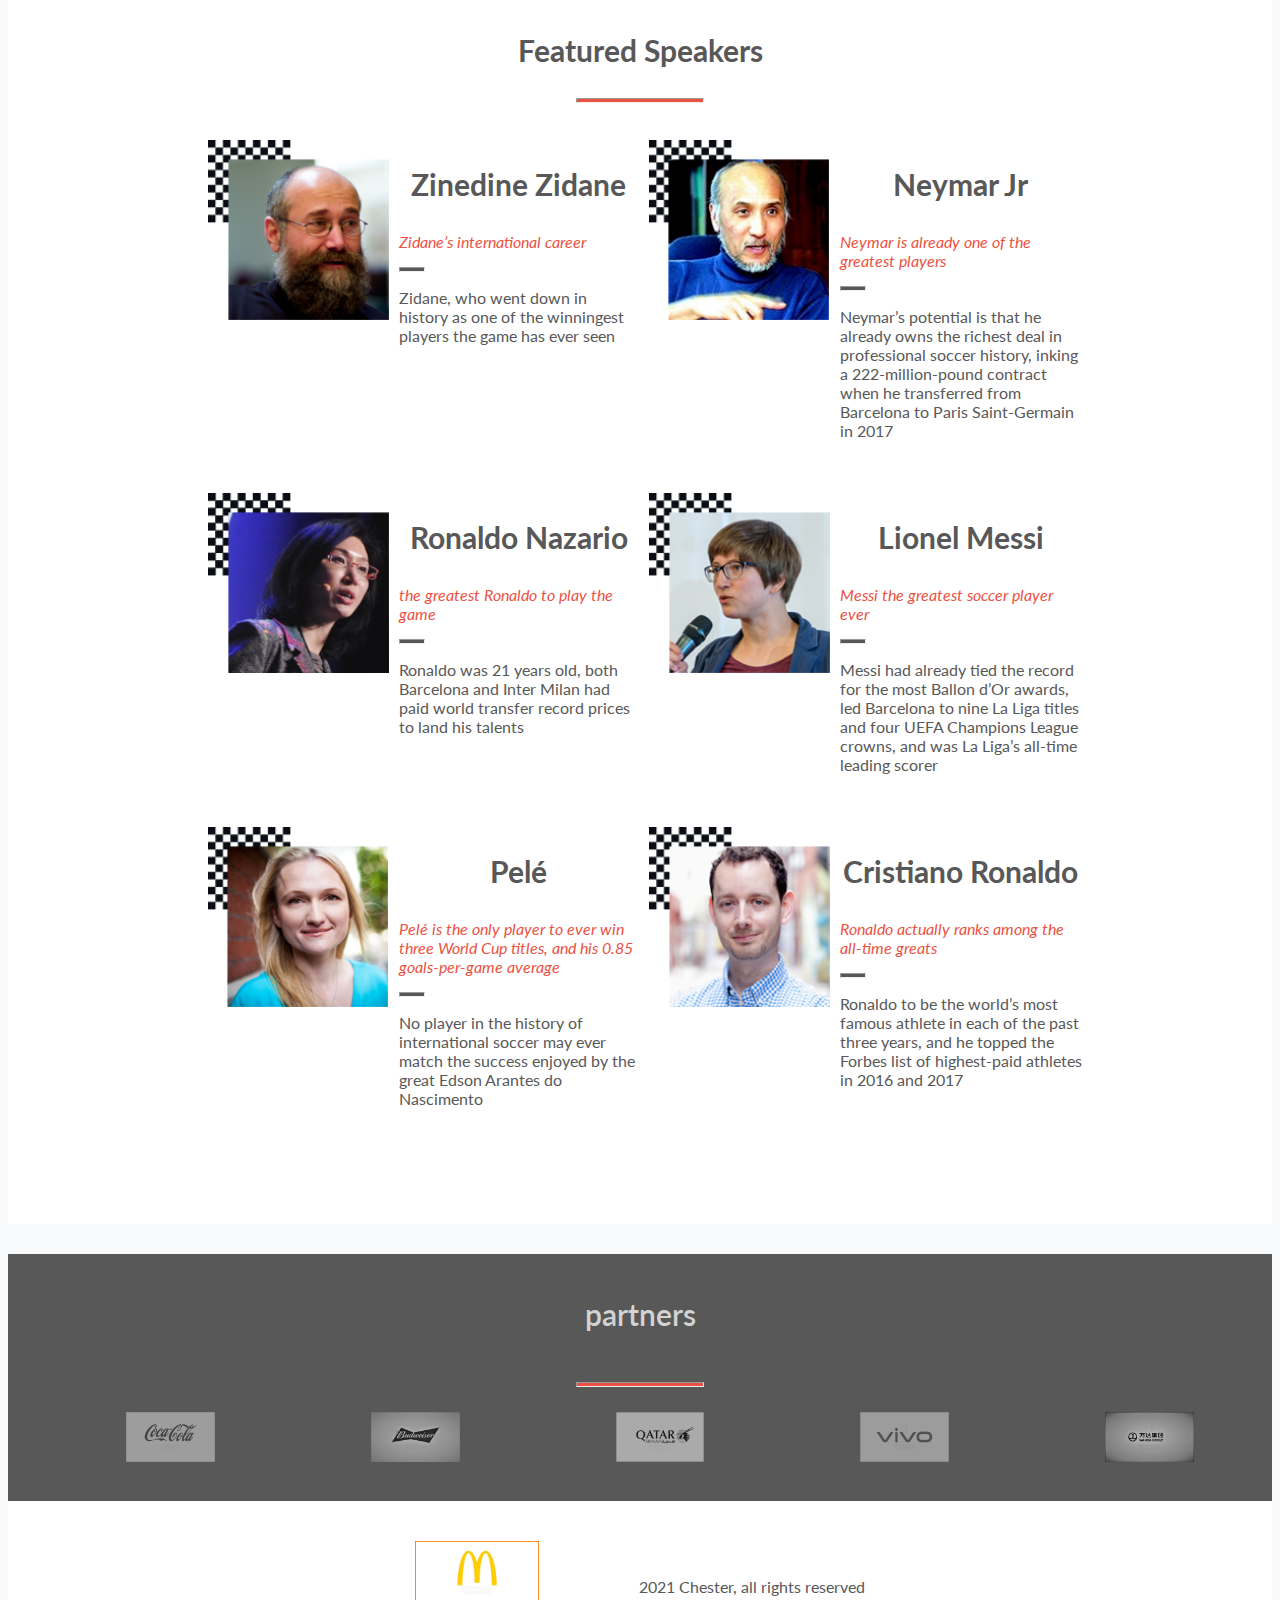
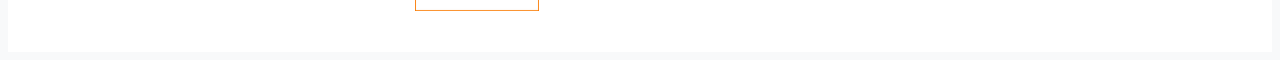
==== commit 98a613dd: "adding the loom video link" ====
--- a/index.html
+++ b/index.html
@@ -54,7 +54,7 @@
           </ul>
         </div>
         <div class="navba">
-          <a href="index.html"><img src="images/speaker2.png" class="navImage" alt="" /></a>
+          <a href="index.html"><img src="images/McDonald-s-Logo-StartupTalky.jpg" class="navImage" alt="" /></a>
           <ul>
 
             <li><a href="#">Program</a></li>
@@ -143,7 +143,7 @@
     </main>
     <footer>
       <div class="footer color-w">
-        <img src="images/speaker2.png" alt="" />
+        <img src="images/McDonald-s-Logo-StartupTalky.jpg" alt="" />
         <p>2021  Chester, all rights reserved</p>
       </div>
     </footer>
